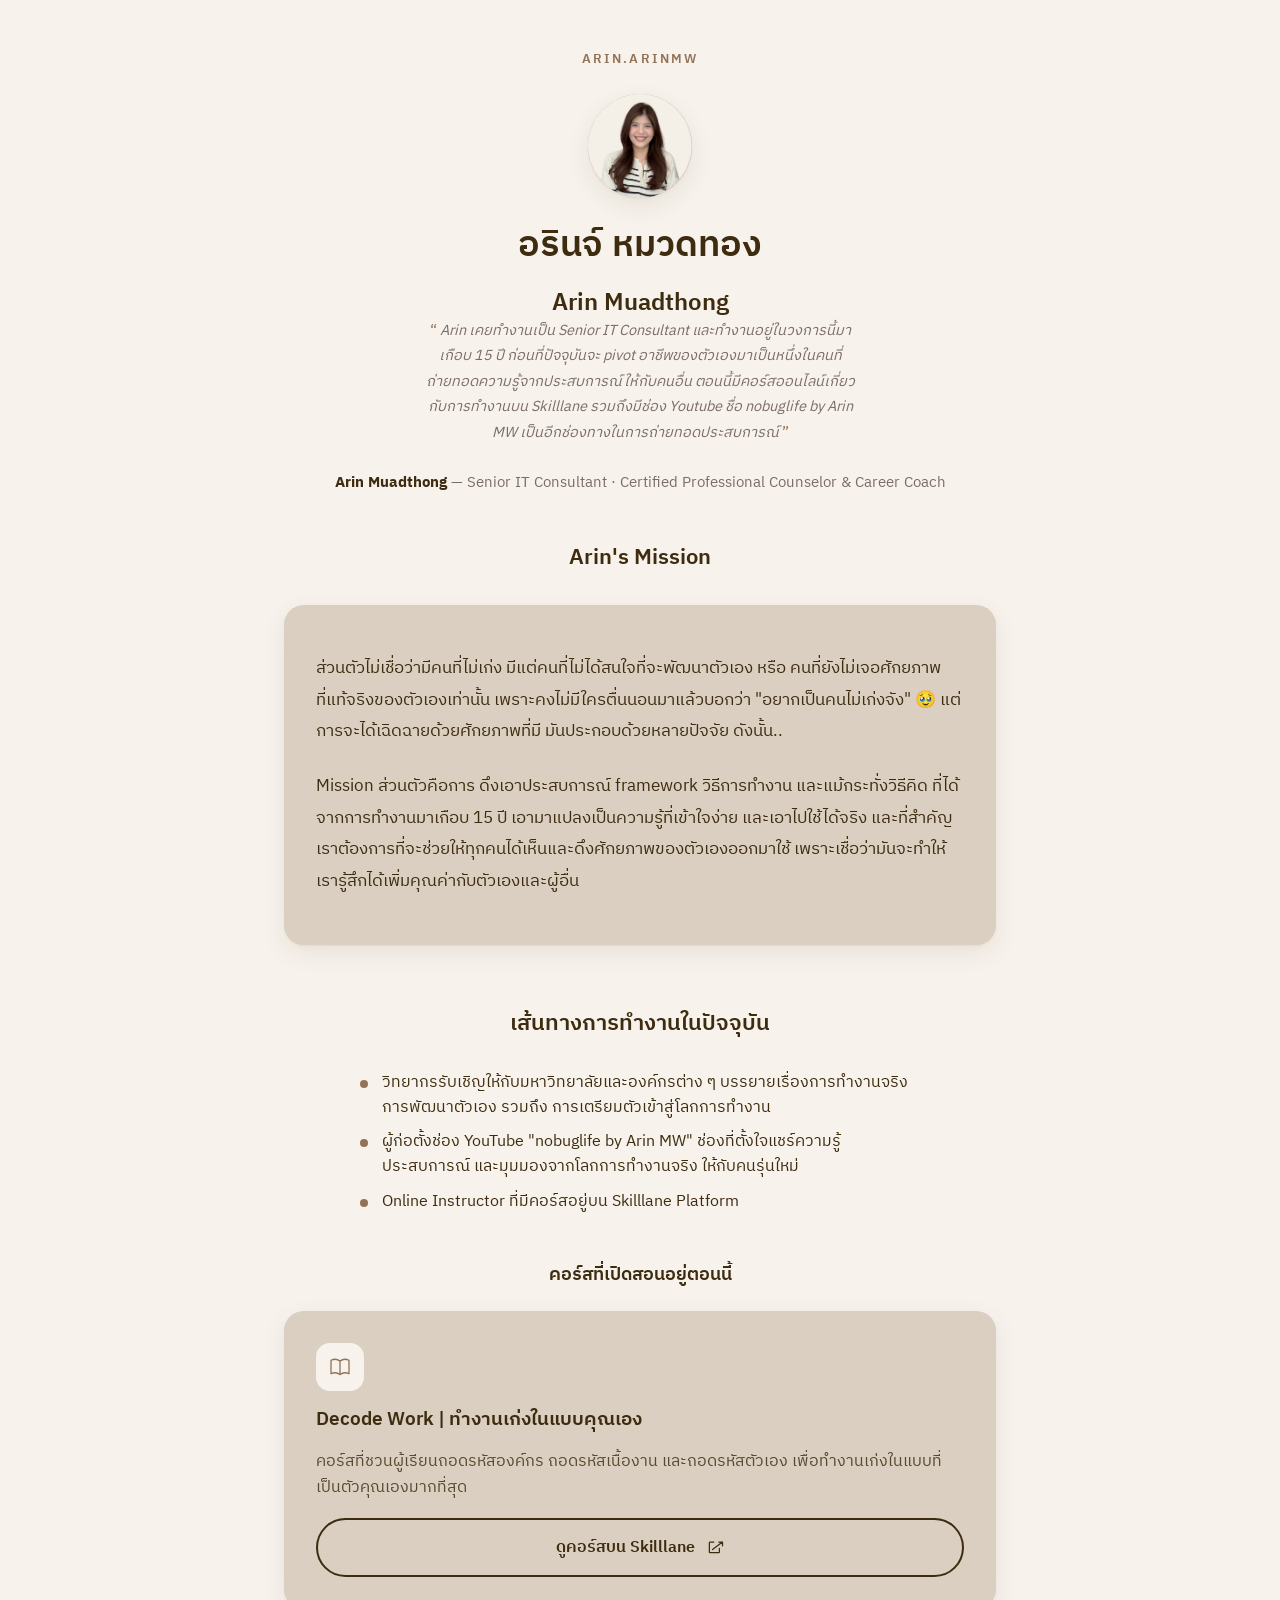
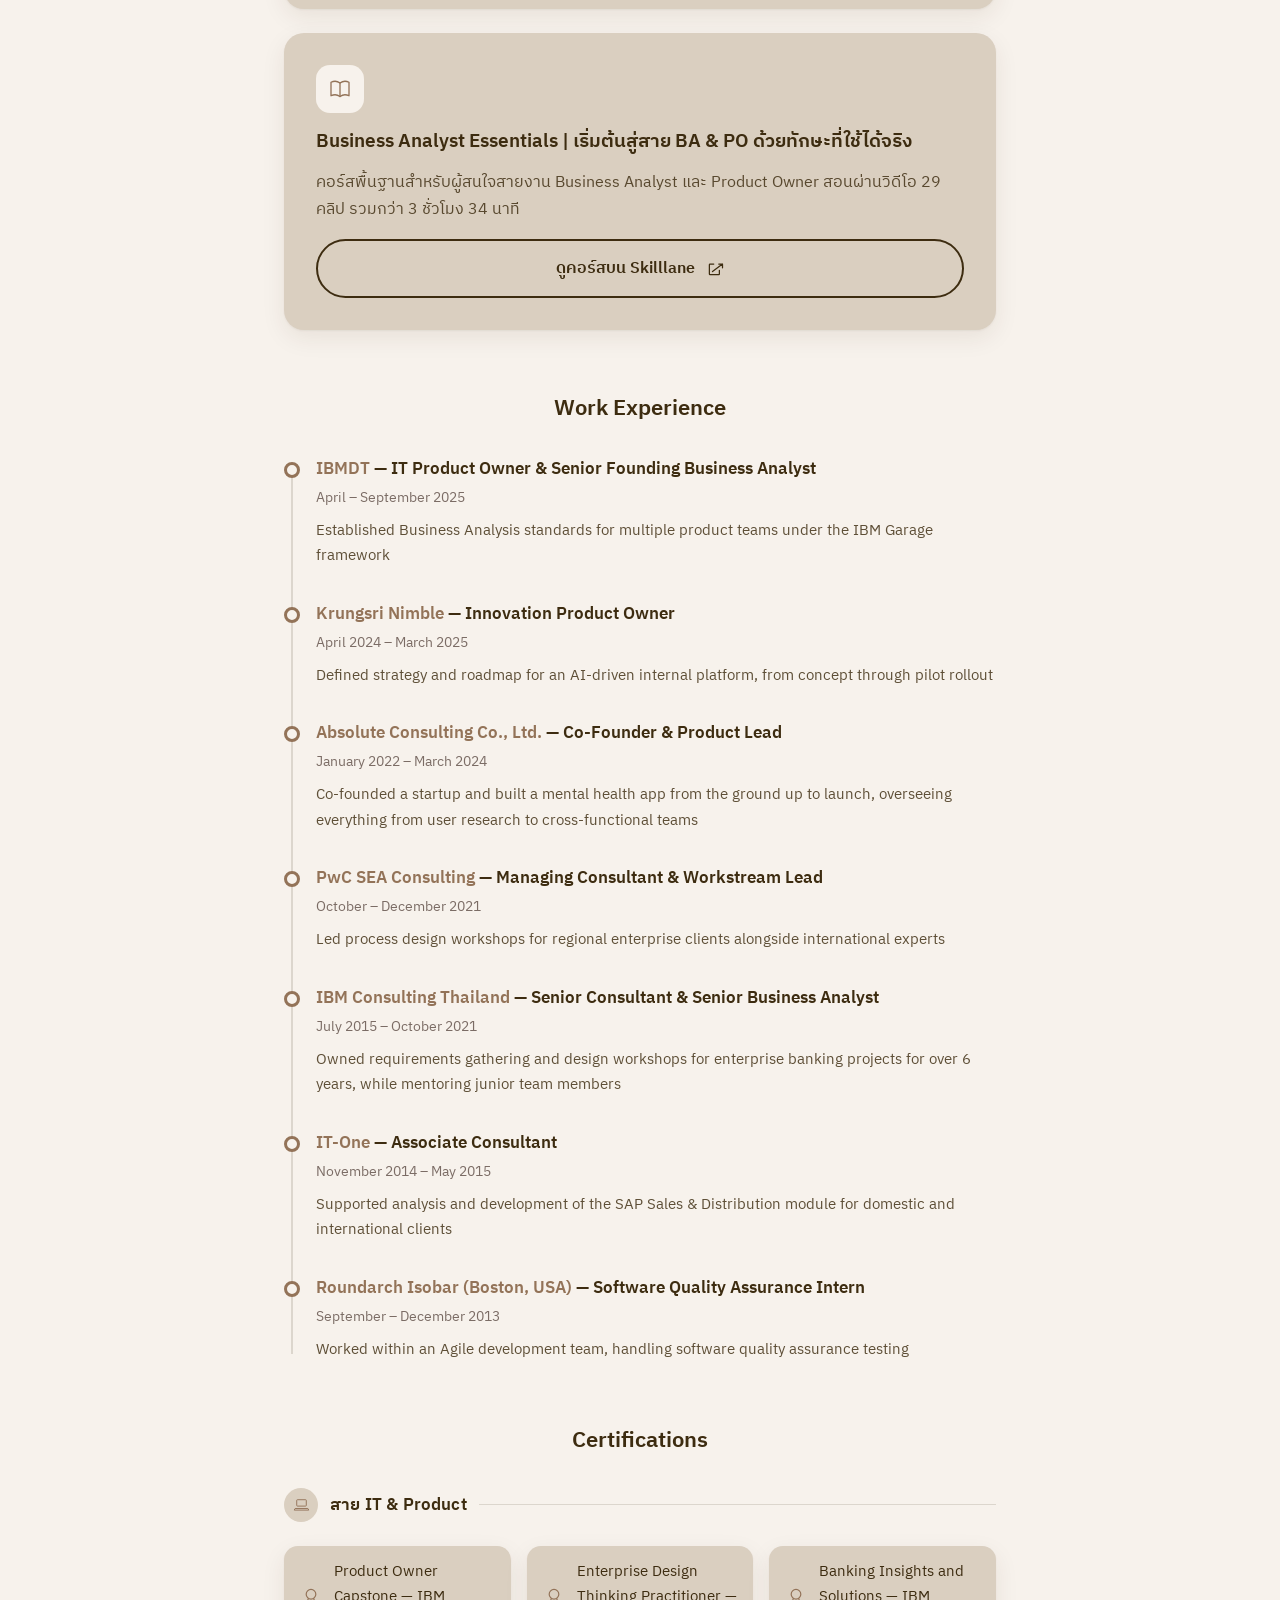
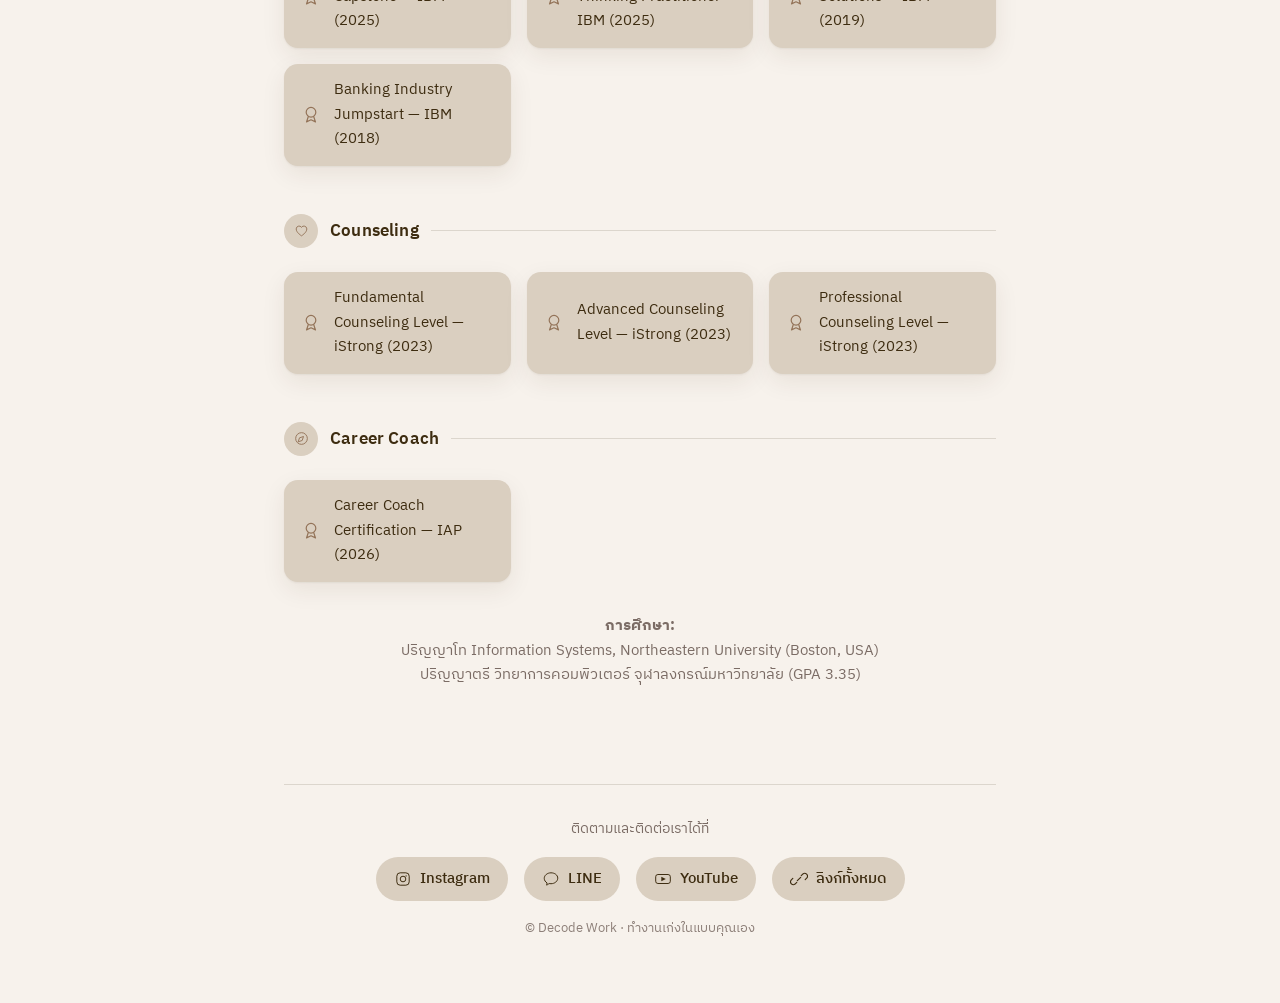
==== index.html @ 79ad9d6a "honor roll delete" ====
<!DOCTYPE html>
<html lang="th">
<head>
<meta charset="UTF-8" />
<meta name="viewport" content="width=device-width, initial-scale=1" />
<title>arinmw profile | Arin Muadthong</title>
<meta name="description" content="Profile of Arin Muadthong" />
<meta property="og:title" content="อรินจ์ หมวดทอง | Arin Muadthong" />
<meta property="og:description" content="Senior IT Consultant, Certified Professional Counselor & Career Coach" />
<meta property="og:image" content="Media/Decode Skilllane - Facebook.png" />
<link rel="preconnect" href="https://fonts.googleapis.com" />
<link rel="preconnect" href="https://fonts.gstatic.com" crossorigin />
<link href="https://fonts.googleapis.com/css2?family=IBM+Plex+Sans+Thai:wght@300;400;500;600;700&display=swap" rel="stylesheet" />
<link rel="stylesheet" href="site.css" />
<style>
  body { font-family: "IBM Plex Sans Thai", "Noto Sans Thai", sans-serif; }
  h1, h2, h3 { font-family: "IBM Plex Sans Thai", "Noto Sans Thai", sans-serif; }
</style>
</head>
<body>
<div class="page">

  <header class="hero">
    <p class="eyebrow">arin.arinmw</p>
    <img class="avatar" src="Media/Profile%20final%20with%20circle.jpg" alt="รูปโปรไฟล์ของอรินจ์ หมวดทอง" />
    <h1>อรินจ์ หมวดทอง</h1>
    <h2>Arin Muadthong</h2>
    <p class="welcome-text">
      Arin เคยทำงานเป็น Senior IT Consultant และทำงานอยู่ในวงการนี้มาเกือบ 15 ปี
      ก่อนที่ปัจจุบันจะ pivot อาชีพของตัวเองมาเป็นหนึ่งในคนที่ถ่ายทอดความรู้จากประสบการณ์ให้กับคนอื่น
      ตอนนี้มีคอร์สออนไลน์เกี่ยวกับการทำงานบน Skilllane
      รวมถึงมีช่อง Youtube ชื่อ nobuglife by Arin MW เป็นอีกช่องทางในการถ่ายทอดประสบการณ์
    </p>
    <p class="hero-signature"><strong>Arin Muadthong</strong> — Senior IT Consultant · Certified Professional Counselor &amp; Career Coach</p>
  </header>

  <main>

    <!-- Mission -->
    <section class="section-block" aria-labelledby="mission-heading">
      <h2 id="mission-heading" class="section-heading">Arin's Mission</h2>
      <div class="mission-card">
        <p>
          ส่วนตัวไม่เชื่อว่ามีคนที่ไม่เก่ง มีแต่คนที่ไม่ได้สนใจที่จะพัฒนาตัวเอง หรือ
          คนที่ยังไม่เจอศักยภาพที่แท้จริงของตัวเองเท่านั้น เพราะคงไม่มีใครตื่นนอนมาแล้วบอกว่า "อยากเป็นคนไม่เก่งจัง" 🥹
          แต่การจะได้เฉิดฉายด้วยศักยภาพที่มี มันประกอบด้วยหลายปัจจัย ดังนั้น..
        </p>
        <p>
          Mission ส่วนตัวคือการ ดึงเอาประสบการณ์ framework วิธีการทำงาน และแม้กระทั่งวิธีคิด
          ที่ได้จากการทำงานมาเกือบ 15 ปี เอามาแปลงเป็นความรู้ที่เข้าใจง่าย และเอาไปใช้ได้จริง
          และที่สำคัญ เราต้องการที่จะช่วยให้ทุกคนได้เห็นและดึงศักยภาพของตัวเองออกมาใช้
          เพราะเชื่อว่ามันจะทำให้เรารู้สึกได้เพิ่มคุณค่ากับตัวเองและผู้อื่น
        </p>
      </div>
    </section>

    <!-- Current career -->
    <section class="section-block" aria-labelledby="career-heading">
      <h2 id="career-heading" class="section-heading">เส้นทางการทำงานในปัจจุบัน</h2>
      <p class="section-intro">
        <!--ในงานปัจจุบัน สิ่งที่ทำเพื่อให้คนอื่นได้รับประโยชน์ มีดังนี้-->
      </p>
      <ul class="intro-list">
        <li>วิทยากรรับเชิญให้กับมหาวิทยาลัยและองค์กรต่าง ๆ บรรยายเรื่องการทำงานจริง การพัฒนาตัวเอง รวมถึง การเตรียมตัวเข้าสู่โลกการทำงาน</li>
        <li>ผู้ก่อตั้งช่อง YouTube "nobuglife by Arin MW" ช่องที่ตั้งใจแชร์ความรู้ ประสบการณ์ และมุมมองจากโลกการทำงานจริง ให้กับคนรุ่นใหม่</li>
        <li>Online Instructor ที่มีคอร์สอยู่บน Skilllane Platform</li>
      </ul>

      <h3 class="subsection-heading">คอร์สที่เปิดสอนอยู่ตอนนี้</h3>
      <ul class="cards">

        <li class="card">
          <div class="card-icon" aria-hidden="true">
            <svg viewBox="0 0 256 256" fill="none" xmlns="http://www.w3.org/2000/svg"><path d="M32 56c32-16 64-16 96 8 32-24 64-24 96-8v144c-32-16-64-16-96 8-32-24-64-24-96-8Z" stroke="currentColor" stroke-width="14" stroke-linejoin="round" stroke-linecap="round"/><path d="M128 64v144" stroke="currentColor" stroke-width="14" stroke-linecap="round"/></svg>
          </div>
          <h3>Decode Work | ทำงานเก่งในแบบคุณเอง</h3>
          <p>คอร์สที่ชวนผู้เรียนถอดรหัสองค์กร ถอดรหัสเนื้องาน และถอดรหัสตัวเอง เพื่อทำงานเก่งในแบบที่เป็นตัวคุณเองมากที่สุด</p>
          <a class="btn btn-outline" href="https://www.skilllane.com/instructors/arin_ygqk-y5jxbg" target="_blank" rel="noopener">
            ดูคอร์สบน Skilllane
            <svg viewBox="0 0 256 256" fill="none" aria-hidden="true"><path d="M176 64h48v48M96 160l128-96" stroke="currentColor" stroke-width="16" stroke-linecap="round" stroke-linejoin="round"/><path d="M184 144v48a8 8 0 0 1-8 8H64a8 8 0 0 1-8-8V72a8 8 0 0 1 8-8h48" stroke="currentColor" stroke-width="16" stroke-linecap="round" stroke-linejoin="round"/></svg>
          </a>
        </li>

        <li class="card">
          <div class="card-icon" aria-hidden="true">
            <svg viewBox="0 0 256 256" fill="none" xmlns="http://www.w3.org/2000/svg"><path d="M32 56c32-16 64-16 96 8 32-24 64-24 96-8v144c-32-16-64-16-96 8-32-24-64-24-96-8Z" stroke="currentColor" stroke-width="14" stroke-linejoin="round" stroke-linecap="round"/><path d="M128 64v144" stroke="currentColor" stroke-width="14" stroke-linecap="round"/></svg>
          </div>
          <h3>Business Analyst Essentials | เริ่มต้นสู่สาย BA &amp; PO ด้วยทักษะที่ใช้ได้จริง</h3>
          <p>คอร์สพื้นฐานสำหรับผู้สนใจสายงาน Business Analyst และ Product Owner สอนผ่านวิดีโอ 29 คลิป รวมกว่า 3 ชั่วโมง 34 นาที</p>
          <a class="btn btn-outline" href="https://www.skilllane.com/courses/BA-Essentials" target="_blank" rel="noopener">
            ดูคอร์สบน Skilllane
            <svg viewBox="0 0 256 256" fill="none" aria-hidden="true"><path d="M176 64h48v48M96 160l128-96" stroke="currentColor" stroke-width="16" stroke-linecap="round" stroke-linejoin="round"/><path d="M184 144v48a8 8 0 0 1-8 8H64a8 8 0 0 1-8-8V72a8 8 0 0 1 8-8h48" stroke="currentColor" stroke-width="16" stroke-linecap="round" stroke-linejoin="round"/></svg>
          </a>
        </li>

      </ul>
    </section>

    <!-- Previous experience -->
    <section class="section-block" aria-labelledby="experience-heading">
      <h2 id="experience-heading" class="section-heading">Work Experience</h2>
      <ol class="timeline">

        <li class="timeline-item">
          <span class="timeline-marker" aria-hidden="true"></span>
          <span class="timeline-role"><span class="timeline-company">IBMDT</span> — IT Product Owner &amp; Senior Founding Business Analyst</span>
          <p class="timeline-date">April – September 2025</p>
        <p class="timeline-desc">Established Business Analysis standards for multiple product teams under the IBM Garage framework</p>
        </li>

        <li class="timeline-item">
          <span class="timeline-marker" aria-hidden="true"></span>
          <span class="timeline-role"><span class="timeline-company">Krungsri Nimble</span> — Innovation Product Owner</span>
          <p class="timeline-date">April 2024 – March 2025</p>
          <p class="timeline-desc">Defined strategy and roadmap for an AI-driven internal platform, from concept through pilot rollout</p>
        </li>

        <li class="timeline-item">
          <span class="timeline-marker" aria-hidden="true"></span>
          <span class="timeline-role"><span class="timeline-company">Absolute Consulting Co., Ltd.</span> — Co-Founder &amp; Product Lead</span>
          <p class="timeline-date">January 2022 – March 2024</p>
          <p class="timeline-desc">Co-founded a startup and built a mental health app from the ground up to launch, overseeing everything from user research to cross-functional teams</p>
        </li>

        <li class="timeline-item">
          <span class="timeline-marker" aria-hidden="true"></span>
          <span class="timeline-role"><span class="timeline-company">PwC SEA Consulting</span> — Managing Consultant &amp; Workstream Lead</span>
          <p class="timeline-date">October – December 2021</p>
         <p class="timeline-desc">Led process design workshops for regional enterprise clients alongside international experts</p>
        </li>

        <li class="timeline-item">
          <span class="timeline-marker" aria-hidden="true"></span>
          <span class="timeline-role"><span class="timeline-company">IBM Consulting Thailand</span> — Senior Consultant &amp; Senior Business Analyst</span>
          <p class="timeline-date">July 2015 – October 2021</p>
          <p class="timeline-desc">Owned requirements gathering and design workshops for enterprise banking projects for over 6 years, while mentoring junior team members</p>
        </li>

        <li class="timeline-item">
          <span class="timeline-marker" aria-hidden="true"></span>
          <span class="timeline-role"><span class="timeline-company">IT-One</span> — Associate Consultant</span>
          <p class="timeline-date">November 2014 – May 2015</p>
          <p class="timeline-desc">Supported analysis and development of the SAP Sales &amp; Distribution module for domestic and international clients</p>
        </li>

        <li class="timeline-item">
          <span class="timeline-marker" aria-hidden="true"></span>
          <span class="timeline-role"><span class="timeline-company">Roundarch Isobar (Boston, USA)</span> — Software Quality Assurance Intern</span>
          <p class="timeline-date">September – December 2013</p>
          <p class="timeline-desc">Worked within an Agile development team, handling software quality assurance testing</p>
        </li>

      </ol>
    </section>

    <!-- Certifications -->
    <section class="section-block" aria-labelledby="certs-heading">
      <h2 id="certs-heading" class="section-heading">Certifications</h2>

      <h3 class="cert-group-heading cert-group-heading--first">
        <span class="cert-group-icon">
          <svg viewBox="0 0 256 256" fill="none" aria-hidden="true"><rect x="56" y="56" width="144" height="96" rx="10" stroke="currentColor" stroke-width="14"/><path d="M32 188h192l14 24H18Z" stroke="currentColor" stroke-width="14" stroke-linejoin="round"/></svg>
        </span>
        สาย IT &amp; Product
      </h3>
      <ul class="badge-grid">

        <li class="badge">
          <svg viewBox="0 0 256 256" fill="none" aria-hidden="true"><circle cx="128" cy="96" r="56" stroke="currentColor" stroke-width="14"/><path d="M96 148 76 208l52-24 52 24-20-60" stroke="currentColor" stroke-width="14" stroke-linejoin="round" stroke-linecap="round"/></svg>
          Product Owner Capstone — IBM (2025)
        </li>

        <li class="badge">
          <svg viewBox="0 0 256 256" fill="none" aria-hidden="true"><circle cx="128" cy="96" r="56" stroke="currentColor" stroke-width="14"/><path d="M96 148 76 208l52-24 52 24-20-60" stroke="currentColor" stroke-width="14" stroke-linejoin="round" stroke-linecap="round"/></svg>
          Enterprise Design Thinking Practitioner — IBM (2025)
        </li>

        <li class="badge">
          <svg viewBox="0 0 256 256" fill="none" aria-hidden="true"><circle cx="128" cy="96" r="56" stroke="currentColor" stroke-width="14"/><path d="M96 148 76 208l52-24 52 24-20-60" stroke="currentColor" stroke-width="14" stroke-linejoin="round" stroke-linecap="round"/></svg>
          Banking Insights and Solutions — IBM (2019)
        </li>

        <li class="badge">
          <svg viewBox="0 0 256 256" fill="none" aria-hidden="true"><circle cx="128" cy="96" r="56" stroke="currentColor" stroke-width="14"/><path d="M96 148 76 208l52-24 52 24-20-60" stroke="currentColor" stroke-width="14" stroke-linejoin="round" stroke-linecap="round"/></svg>
          Banking Industry Jumpstart — IBM (2018)
        </li>

      </ul>

      <h3 class="cert-group-heading">
        <span class="cert-group-icon">
          <svg viewBox="0 0 256 256" fill="none" aria-hidden="true"><path d="M128 208S48 160 48 104a44 44 0 0 1 80-24 44 44 0 0 1 80 24c0 56-80 104-80 104Z" stroke="currentColor" stroke-width="14" stroke-linejoin="round"/></svg>
        </span>
        Counseling
      </h3>
      <ul class="badge-grid">

        <li class="badge">
          <svg viewBox="0 0 256 256" fill="none" aria-hidden="true"><circle cx="128" cy="96" r="56" stroke="currentColor" stroke-width="14"/><path d="M96 148 76 208l52-24 52 24-20-60" stroke="currentColor" stroke-width="14" stroke-linejoin="round" stroke-linecap="round"/></svg>
          Fundamental Counseling Level — iStrong (2023)
        </li>

        <li class="badge">
          <svg viewBox="0 0 256 256" fill="none" aria-hidden="true"><circle cx="128" cy="96" r="56" stroke="currentColor" stroke-width="14"/><path d="M96 148 76 208l52-24 52 24-20-60" stroke="currentColor" stroke-width="14" stroke-linejoin="round" stroke-linecap="round"/></svg>
          Advanced Counseling Level — iStrong (2023)
        </li>

        <li class="badge">
          <svg viewBox="0 0 256 256" fill="none" aria-hidden="true"><circle cx="128" cy="96" r="56" stroke="currentColor" stroke-width="14"/><path d="M96 148 76 208l52-24 52 24-20-60" stroke="currentColor" stroke-width="14" stroke-linejoin="round" stroke-linecap="round"/></svg>
          Professional Counseling Level — iStrong (2023)
        </li>

      </ul>

      <h3 class="cert-group-heading">
        <span class="cert-group-icon">
          <svg viewBox="0 0 256 256" fill="none" aria-hidden="true"><circle cx="128" cy="128" r="88" stroke="currentColor" stroke-width="14"/><path d="M158 98l-20 60-60 20 20-60Z" stroke="currentColor" stroke-width="14" stroke-linejoin="round"/></svg>
        </span>
        Career Coach
      </h3>
      <ul class="badge-grid">

        <li class="badge">
          <svg viewBox="0 0 256 256" fill="none" aria-hidden="true"><circle cx="128" cy="96" r="56" stroke="currentColor" stroke-width="14"/><path d="M96 148 76 208l52-24 52 24-20-60" stroke="currentColor" stroke-width="14" stroke-linejoin="round" stroke-linecap="round"/></svg>
          Career Coach Certification — IAP (2026)
        </li>

      </ul>
      <p class="education-note">
        <b>การศึกษา:</b> 
        <br>ปริญญาโท Information Systems, Northeastern University (Boston, USA)
        <br>ปริญญาตรี วิทยาการคอมพิวเตอร์ จุฬาลงกรณ์มหาวิทยาลัย (GPA 3.35)
      </p>
    </section>

  </main>

  <footer class="site-footer">
    <p>ติดตามและติดต่อเราได้ที่</p>
    <div class="social-links">
      <a class="social-link" href="https://www.instagram.com/arin.arinmw" target="_blank" rel="noopener">
        <svg viewBox="0 0 256 256" fill="none" aria-hidden="true"><rect x="40" y="40" width="176" height="176" rx="48" stroke="currentColor" stroke-width="14"/><circle cx="128" cy="128" r="40" stroke="currentColor" stroke-width="14"/><circle cx="172" cy="84" r="9" fill="currentColor"/></svg>
        Instagram
      </a>
      <a class="social-link" href="https://line.me/R/ti/p/@876jysiy?ts=08031747&amp;oat_content=url" target="_blank" rel="noopener">
        <svg viewBox="0 0 256 256" fill="none" aria-hidden="true"><path d="M128 40c-52.9 0-96 35.5-96 79.3 0 26.9 16.3 50.6 41.1 65.2-1.8 6.4-6.6 23.3-7.6 27-1.2 4.5 1.7 4.5 3.5 3.3 1.4-.9 22.7-15.4 32-21.7 8.7 1.3 17.7 2 27 2 52.9 0 96-35.5 96-79.3S180.9 40 128 40Z" stroke="currentColor" stroke-width="14" stroke-linejoin="round"/></svg>
        LINE
      </a>
      <a class="social-link" href="https://www.youtube.com/@arinmw" target="_blank" rel="noopener">
        <svg viewBox="0 0 256 256" fill="none" aria-hidden="true"><rect x="24" y="64" width="208" height="128" rx="32" stroke="currentColor" stroke-width="14"/><path d="M104 96l64 32-64 32Z" fill="currentColor"/></svg>
        YouTube
      </a>
      <a class="social-link" href="https://lnk.bio/arin.arinmw" target="_blank" rel="noopener">
        <svg viewBox="0 0 256 256" fill="none" aria-hidden="true"><path d="M104 152l48-48M96 176l-24 24a40 40 0 0 1-56-56l24-24M160 80l24-24a40 40 0 0 1 56 56l-24 24" stroke="currentColor" stroke-width="16" stroke-linecap="round" stroke-linejoin="round"/></svg>
        ลิงก์ทั้งหมด
      </a>
    </div>
    <p class="copyright">© Decode Work · ทำงานเก่งในแบบคุณเอง</p>
  </footer>

</div>
</body>
</html>
---- site.css ----
/* Decode Work — shared styles for standalone download pages */

:root {
  --bg: #f7f2ec;
  --surface: #dacfc0;
  --text: #3d2c10;
  --text-muted: #7b6c65;
  --accent: #937358;
  --accent-soft: #8c7e70;
  --btn-primary-bg: #3d2c10;
  --btn-primary-bg-hover: #2b1f0b;
  --btn-primary-text: #f7f2ec;
  --hairline: rgba(61, 44, 16, 0.14);
  --shadow-card: 0 1px 2px rgba(61, 44, 16, 0.06), 0 8px 24px rgba(61, 44, 16, 0.08);
  --radius-lg: 20px;
  --radius-md: 14px;
  --radius-full: 999px;
  --space-1: 8px;
  --space-2: 16px;
  --space-3: 24px;
  --space-4: 32px;
  --space-5: 48px;
  --space-6: 64px;
  --space-7: 96px;
  --font-display: "IBM Plex Sans Thai", "Noto Sans Thai", serif;
  --font-body: "Noto Sans Thai", "IBM Plex Sans Thai", sans-serif;
}

*,
*::before,
*::after {
  box-sizing: border-box;
}

html {
  -webkit-text-size-adjust: 100%;
}

body {
  margin: 0;
  background: var(--bg);
  color: var(--text);
  font-family: var(--font-body);
  font-size: 16px;
  line-height: 1.7;
  -webkit-font-smoothing: antialiased;
}

img {
  max-width: 100%;
  display: block;
}

h1,
h2,
h3 {
  font-family: var(--font-display);
  color: var(--text);
  font-weight: 600;
  line-height: 1.35;
  margin: 0;
  text-wrap: balance;
}

p {
  margin: 0;
}

a {
  color: inherit;
}

a:focus-visible,
button:focus-visible {
  outline: 3px solid var(--text);
  outline-offset: 3px;
  border-radius: 6px;
}

@media (prefers-reduced-motion: reduce) {
  * {
    animation-duration: 0.001ms !important;
    animation-iteration-count: 1 !important;
    transition-duration: 0.001ms !important;
    scroll-behavior: auto !important;
  }
}

.page {
  max-width: 760px;
  margin: 0 auto;
  padding: var(--space-5) var(--space-3) var(--space-6);
}

.page-narrow {
  max-width: 560px;
}

/* Hero / welcome section */

.hero {
  text-align: center;
  padding-bottom: var(--space-5);
}

.eyebrow {
  font-family: var(--font-body);
  font-size: 13px;
  font-weight: 600;
  letter-spacing: 0.16em;
  color: var(--accent);
  text-transform: uppercase;
  margin-bottom: var(--space-3);
}

.avatar {
  width: 104px;
  height: 104px;
  border-radius: 50%;
  object-fit: cover;
  margin: 0 auto var(--space-3);
  box-shadow: var(--shadow-card);
}

.hero h1 {
  font-size: clamp(28px, 4vw, 36px);
  margin-bottom: var(--space-2);
}

.welcome-text {
  color: var(--text-muted);
  font-size: 14.5px;
  font-style: italic;
  line-height: 1.75;
  max-width: 48ch;
  margin: 0 auto;
}

.welcome-text::before {
  content: "\201C";
  font-style: normal;
  color: var(--accent);
}

.welcome-text::after {
  content: "\201D";
  font-style: normal;
  color: var(--accent);
}

.hero-signature {
  margin-top: var(--space-3);
  font-size: 15px;
  color: var(--text-muted);
}

.hero-signature strong {
  color: var(--text);
}

/* Resource list */

.section-heading {
  font-size: 22px;
  text-align: center;
  margin-bottom: var(--space-4);
}

.cards {
  list-style: none;
  margin: 0;
  padding: 0;
  display: grid;
  gap: var(--space-3);
}

.card {
  background: var(--surface);
  border-radius: var(--radius-lg);
  padding: var(--space-4);
  box-shadow: var(--shadow-card);
  display: flex;
  flex-direction: column;
  gap: var(--space-2);
}

.card-icon {
  width: 48px;
  height: 48px;
  border-radius: var(--radius-md);
  background: var(--bg);
  display: flex;
  align-items: center;
  justify-content: center;
  color: var(--accent);
  flex-shrink: 0;
}

.card-icon svg {
  width: 24px;
  height: 24px;
}

.card h3 {
  font-size: 19px;
}

.card p {
  color: var(--text);
  opacity: 0.82;
  font-size: 15.5px;
}

/* Buttons */

.btn {
  display: inline-flex;
  align-items: center;
  justify-content: center;
  gap: 10px;
  border: none;
  border-radius: var(--radius-full);
  font-family: var(--font-body);
  font-size: 16px;
  font-weight: 600;
  padding: 14px 28px;
  min-height: 48px;
  cursor: pointer;
  text-decoration: none;
  transition: background-color 200ms ease, transform 150ms ease;
}

.btn svg {
  width: 20px;
  height: 20px;
  flex-shrink: 0;
}

.btn-primary {
  background: var(--btn-primary-bg);
  color: var(--btn-primary-text);
  align-self: flex-start;
}

.btn-primary:hover {
  background: var(--btn-primary-bg-hover);
}

.btn-primary:active {
  transform: scale(0.98);
}

.btn-large {
  width: 100%;
  font-size: 17px;
  padding: 16px 28px;
}

/* Download confirmation card */

.download-card {
  background: var(--surface);
  border-radius: var(--radius-lg);
  padding: var(--space-5) var(--space-4);
  box-shadow: var(--shadow-card);
  text-align: center;
  display: flex;
  flex-direction: column;
  align-items: center;
  gap: var(--space-2);
}

.download-card .card-icon {
  width: 64px;
  height: 64px;
  margin-bottom: var(--space-1);
}

.download-card .card-icon svg {
  width: 32px;
  height: 32px;
}

.download-card h1 {
  font-size: 24px;
}

.download-card p {
  color: var(--text);
  opacity: 0.82;
  font-size: 15.5px;
  max-width: 40ch;
}

.download-card .btn {
  margin-top: var(--space-2);
}

.back-link {
  display: inline-flex;
  align-items: center;
  gap: 6px;
  color: var(--text-muted);
  text-decoration: none;
  font-size: 14.5px;
  margin-bottom: var(--space-4);
}

.back-link:hover {
  color: var(--text);
  text-decoration: underline;
}

/* Footer */

.site-footer {
  margin-top: var(--space-7);
  padding-top: var(--space-4);
  border-top: 1px solid var(--hairline);
  text-align: center;
  color: var(--text-muted);
  font-size: 14px;
}

.social-links {
  display: flex;
  flex-wrap: wrap;
  justify-content: center;
  gap: var(--space-1) var(--space-2);
  margin: var(--space-2) 0;
}

.social-link {
  display: inline-flex;
  align-items: center;
  gap: 8px;
  padding: 10px 18px;
  min-height: 44px;
  border-radius: var(--radius-full);
  background: var(--surface);
  color: var(--text);
  text-decoration: none;
  font-size: 14.5px;
  font-weight: 500;
  transition: background-color 200ms ease;
}

.social-link:hover {
  background: var(--accent-soft);
  color: var(--bg);
}

.social-link svg {
  width: 18px;
  height: 18px;
}

.copyright {
  margin-top: var(--space-2);
  font-size: 13px;
  opacity: 0.85;
}

/* Course hero banner */

.course-banner {
  border-radius: var(--radius-lg);
  overflow: hidden;
  box-shadow: var(--shadow-card);
  margin-bottom: var(--space-4);
}

/* Portfolio page — section blocks */

.section-block {
  margin-bottom: var(--space-6);
}

.section-intro {
  color: var(--text);
  opacity: 0.85;
  font-size: 15.5px;
  text-align: center;
  max-width: 56ch;
  margin: 0 auto var(--space-3);
}

.subsection-heading {
  font-size: 18px;
  margin: var(--space-5) 0 var(--space-3);
  text-align: center;
}

/* Mission card */

.mission-card {
  background: var(--surface);
  border-radius: var(--radius-lg);
  padding: var(--space-5) var(--space-4);
  box-shadow: var(--shadow-card);
}

.mission-card p {
  font-size: 17px;
  line-height: 1.85;
}

.mission-card p + p {
  margin-top: var(--space-3);
}

/* Career highlight list */

.intro-list {
  list-style: none;
  margin: var(--space-3) auto 0;
  padding: 0;
  max-width: 56ch;
  display: grid;
  gap: 10px;
}

.intro-list li {
  position: relative;
  padding-left: 22px;
  color: var(--text);
  font-size: 15.5px;
  line-height: 1.6;
}

.intro-list li::before {
  content: "";
  position: absolute;
  left: 0;
  top: 9px;
  width: 8px;
  height: 8px;
  border-radius: 50%;
  background: var(--accent);
}

/* Timeline */

.timeline {
  list-style: none;
  margin: 0;
  padding: 0;
  position: relative;
}

.timeline::before {
  content: "";
  position: absolute;
  left: 7px;
  top: 8px;
  bottom: 8px;
  width: 2px;
  background: var(--hairline);
}

.timeline-item {
  position: relative;
  padding-left: 32px;
  padding-bottom: var(--space-4);
}

.timeline-item:last-child {
  padding-bottom: 0;
}

.timeline-marker {
  position: absolute;
  left: 0;
  top: 6px;
  width: 16px;
  height: 16px;
  border-radius: 50%;
  background: var(--bg);
  border: 3px solid var(--accent);
}

.timeline-role {
  font-weight: 600;
  font-size: 16.5px;
  color: var(--text);
  display: block;
}

.timeline-company {
  color: var(--accent);
  font-weight: 600;
}

.timeline-date {
  font-size: 13.5px;
  color: var(--text-muted);
  margin: 3px 0 8px;
}

.timeline-desc {
  font-size: 15px;
  color: var(--text);
  opacity: 0.82;
}

/* Certification group headings */

.cert-group-heading {
  display: flex;
  align-items: center;
  gap: 12px;
  margin: var(--space-5) 0 var(--space-3);
  font-size: 17px;
  letter-spacing: 0.01em;
}

.cert-group-heading--first {
  margin-top: 0;
}

.cert-group-heading::after {
  content: "";
  flex: 1 1 auto;
  height: 1px;
  background: var(--hairline);
}

.cert-group-icon {
  width: 34px;
  height: 34px;
  border-radius: 50%;
  background: var(--surface);
  color: var(--accent);
  display: flex;
  align-items: center;
  justify-content: center;
  flex-shrink: 0;
}

.cert-group-icon svg {
  width: 17px;
  height: 17px;
}

/* Certification badges */

.badge-grid {
  list-style: none;
  margin: 0;
  padding: 0;
  display: grid;
  grid-template-columns: repeat(auto-fill, minmax(220px, 1fr));
  gap: var(--space-2);
  justify-content: start;
}

.badge {
  display: flex;
  align-items: center;
  gap: 12px;
  background: var(--surface);
  border-radius: var(--radius-md);
  padding: 14px 16px;
  min-height: 102px;
  font-size: 14.5px;
  color: var(--text);
  box-shadow: var(--shadow-card);
}

.badge svg {
  color: var(--accent);
  flex-shrink: 0;
  width: 22px;
  height: 22px;
}

.education-note {
  margin-top: var(--space-4);
  font-size: 14.5px;
  color: var(--text-muted);
  text-align: center;
  max-width: 56ch;
  margin-left: auto;
  margin-right: auto;
}

/* Outline button variant */

.btn-outline {
  background: transparent;
  border: 2px solid var(--btn-primary-bg);
  color: var(--btn-primary-bg);
}

.btn-outline:hover {
  background: var(--btn-primary-bg);
  color: var(--btn-primary-text);
}

@media (max-width: 480px) {
  .page {
    padding: var(--space-4) var(--space-2) var(--space-5);
  }

  .card,
  .download-card {
    padding: var(--space-3);
  }
}
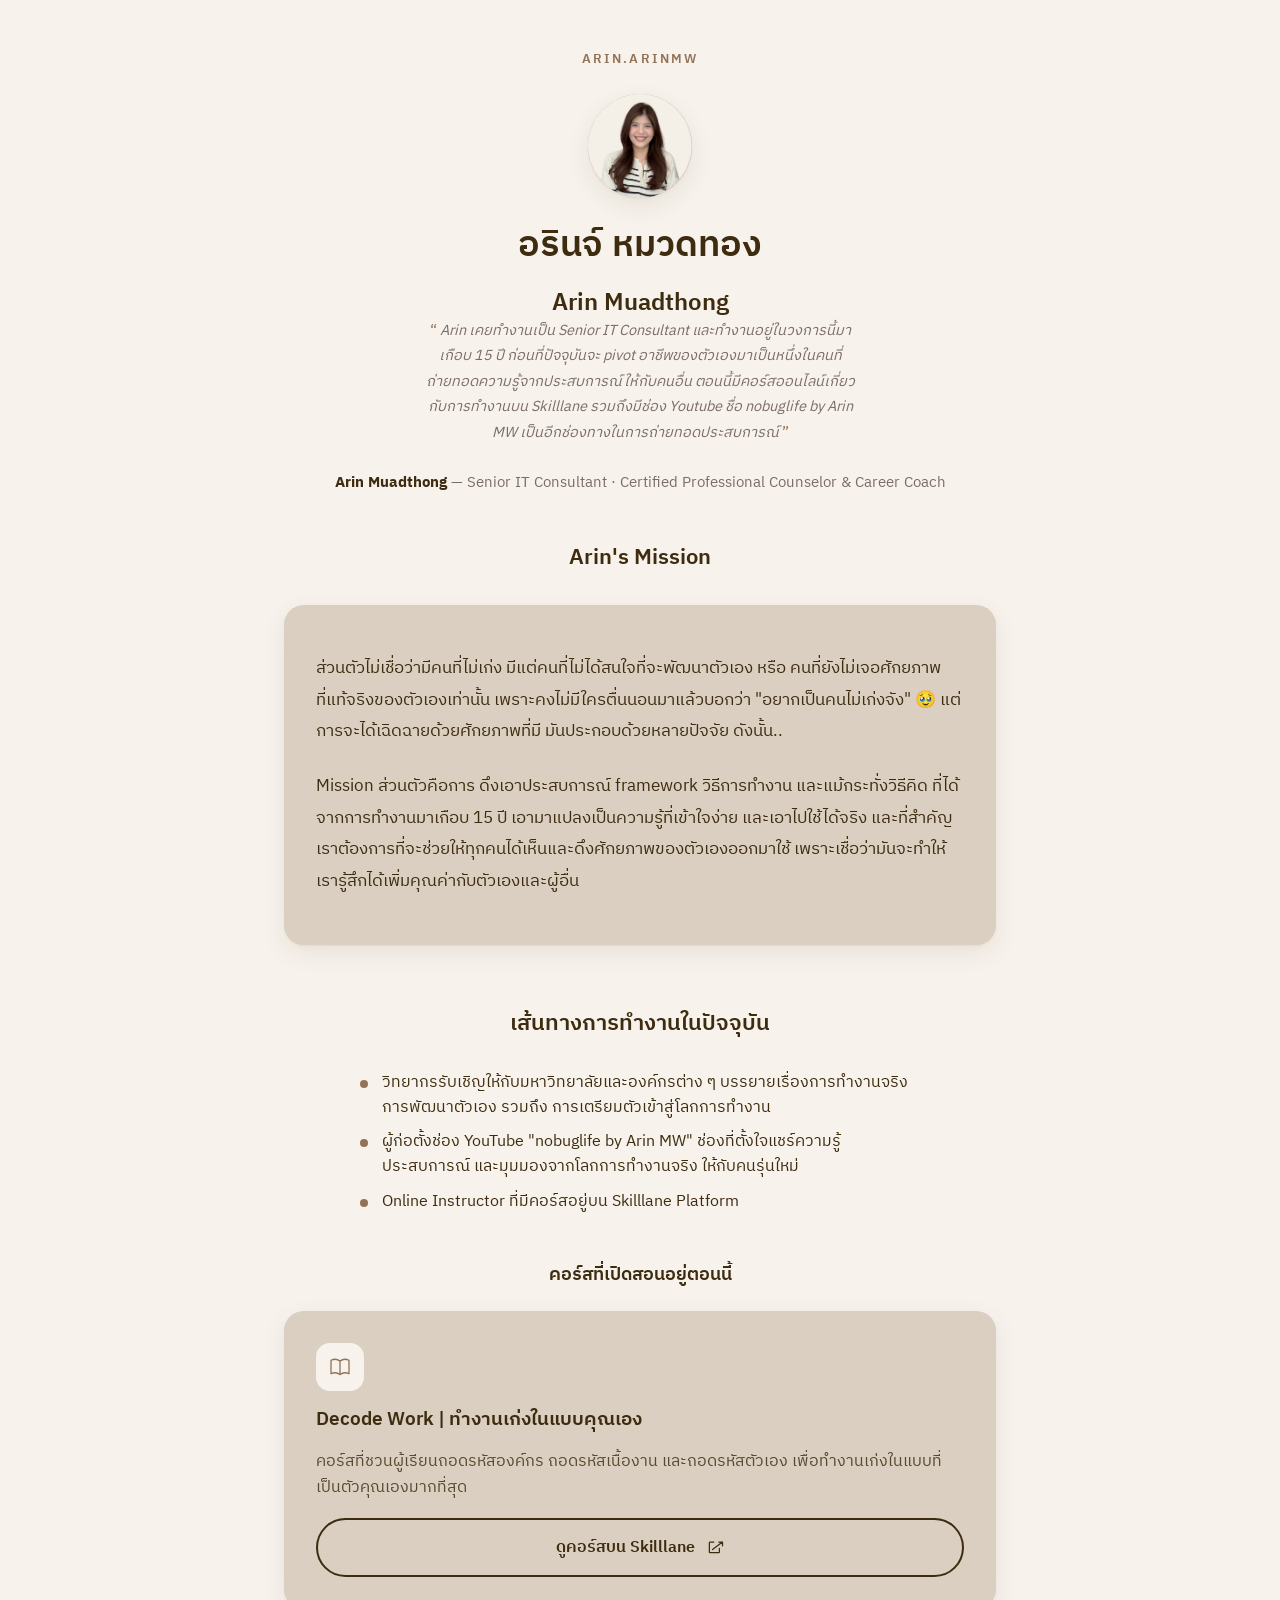
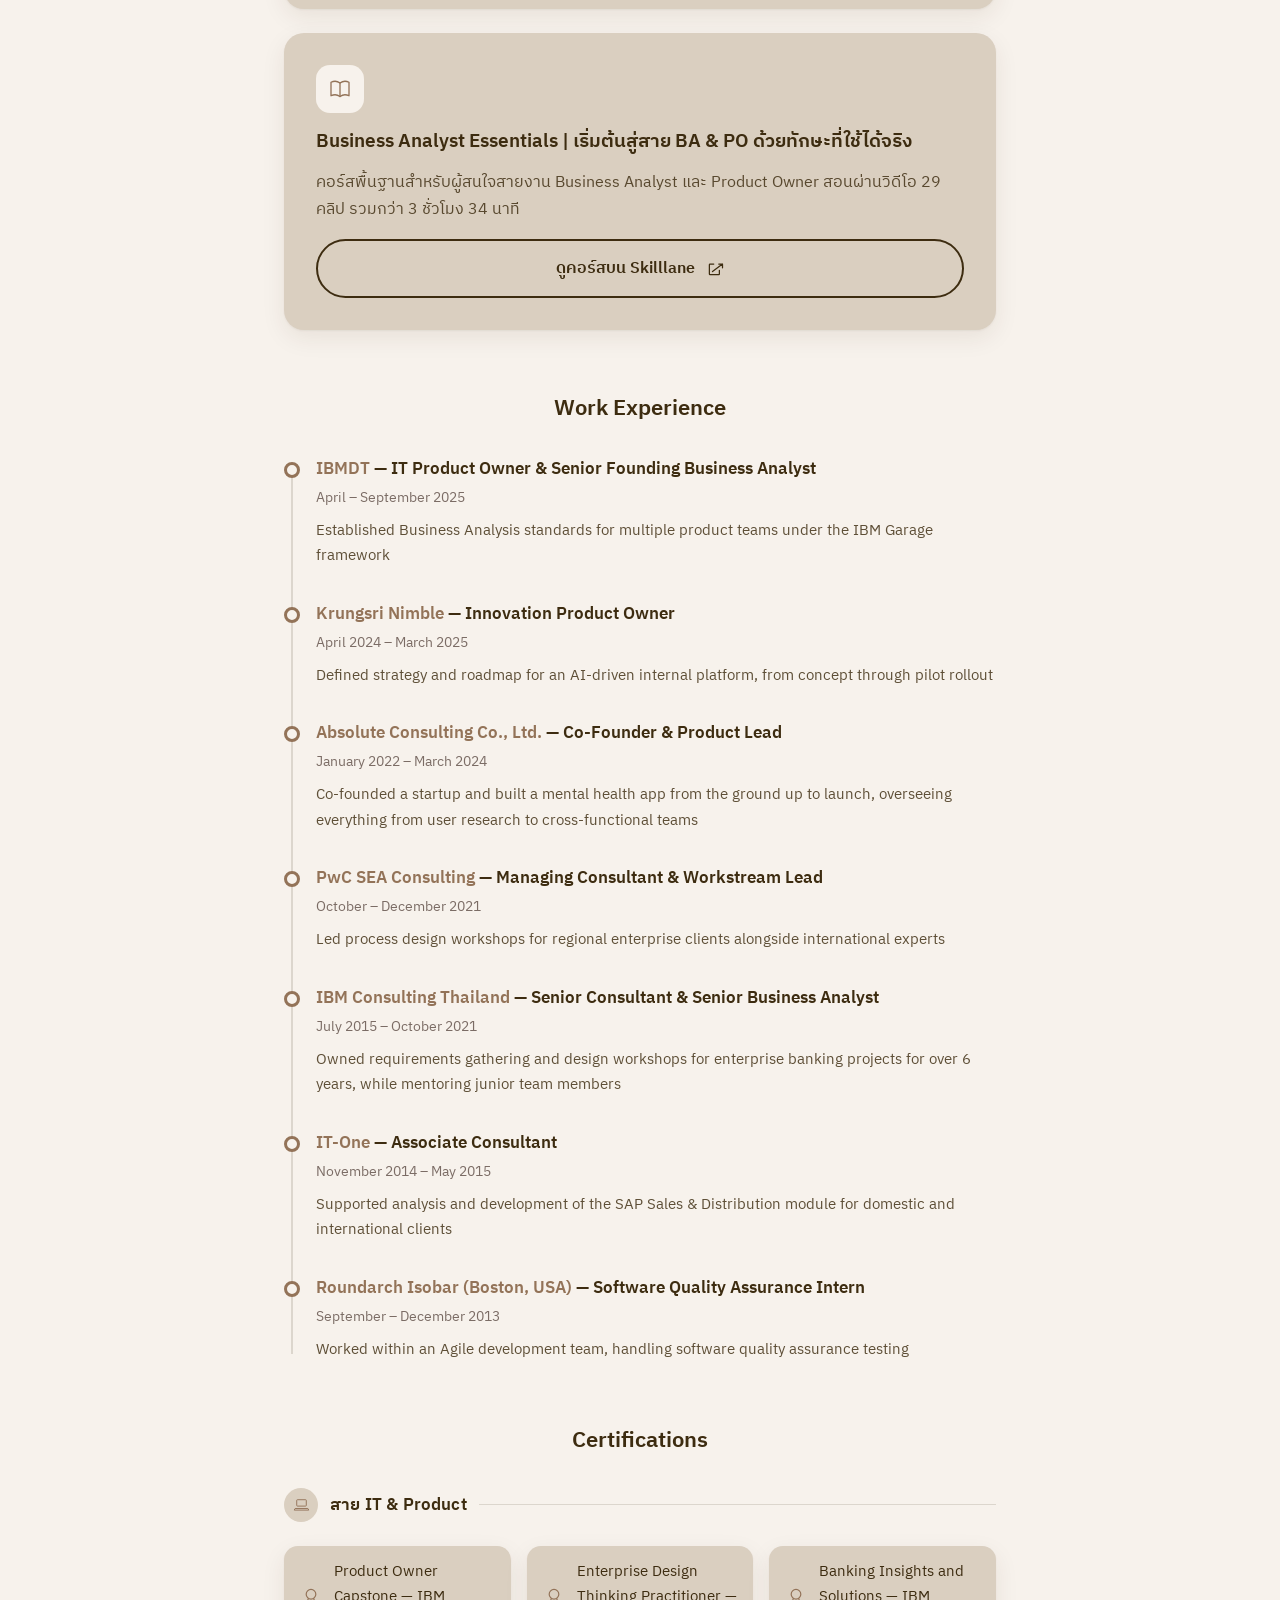
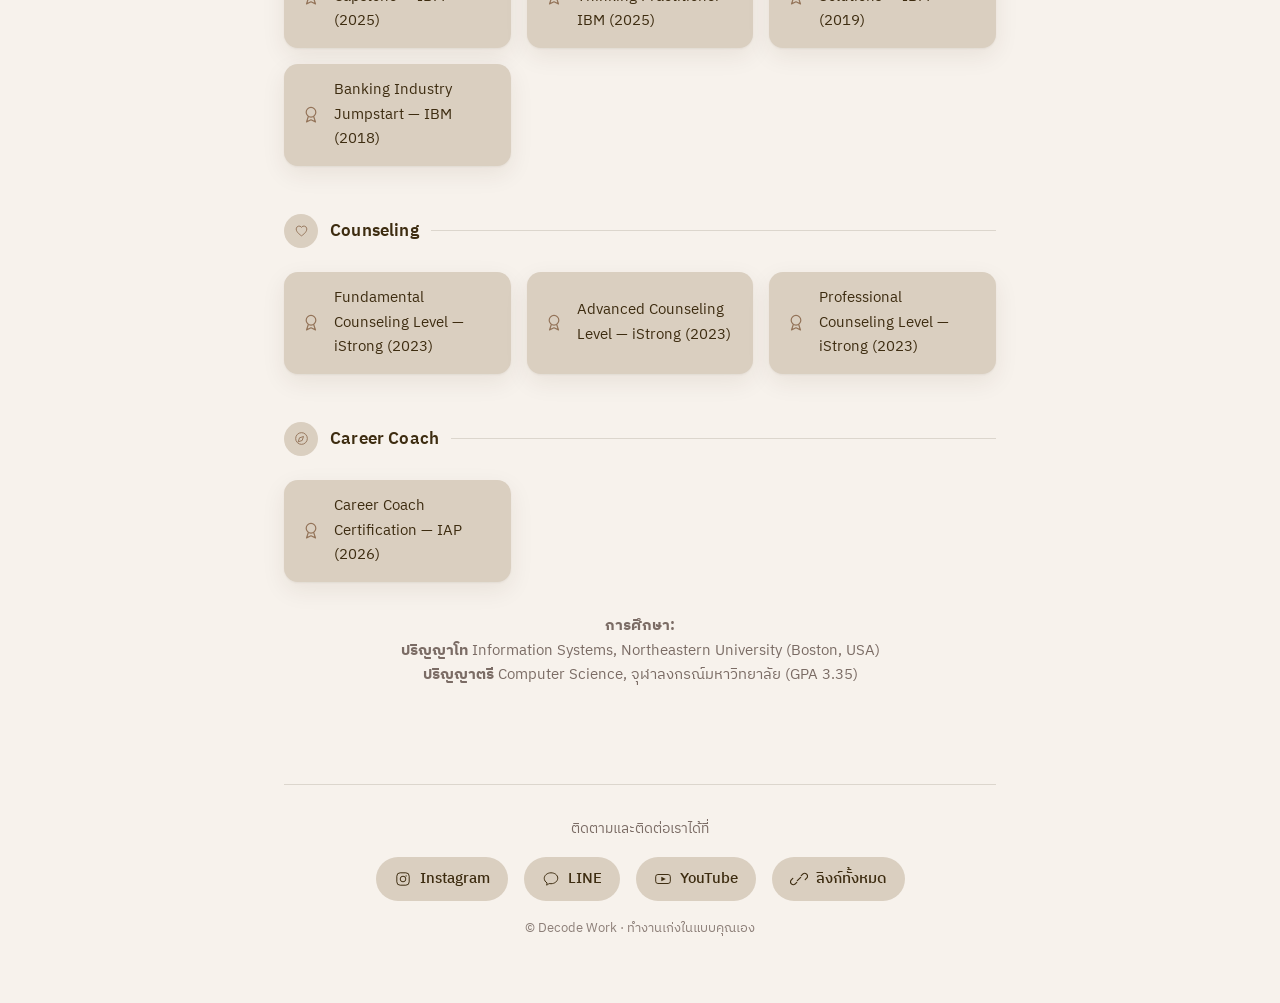
==== commit 929e5032: "education details changes" ====
--- a/index.html
+++ b/index.html
@@ -228,8 +228,8 @@
       </ul>
       <p class="education-note">
         <b>การศึกษา:</b> 
-        <br>ปริญญาโท Information Systems, Northeastern University (Boston, USA)
-        <br>ปริญญาตรี วิทยาการคอมพิวเตอร์ จุฬาลงกรณ์มหาวิทยาลัย (GPA 3.35)
+        <br><b>ปริญญาโท</b> Information Systems, Northeastern University (Boston, USA)
+        <br><b>ปริญญาตรี</b> Computer Science, จุฬาลงกรณ์มหาวิทยาลัย (GPA 3.35)
       </p>
     </section>
 
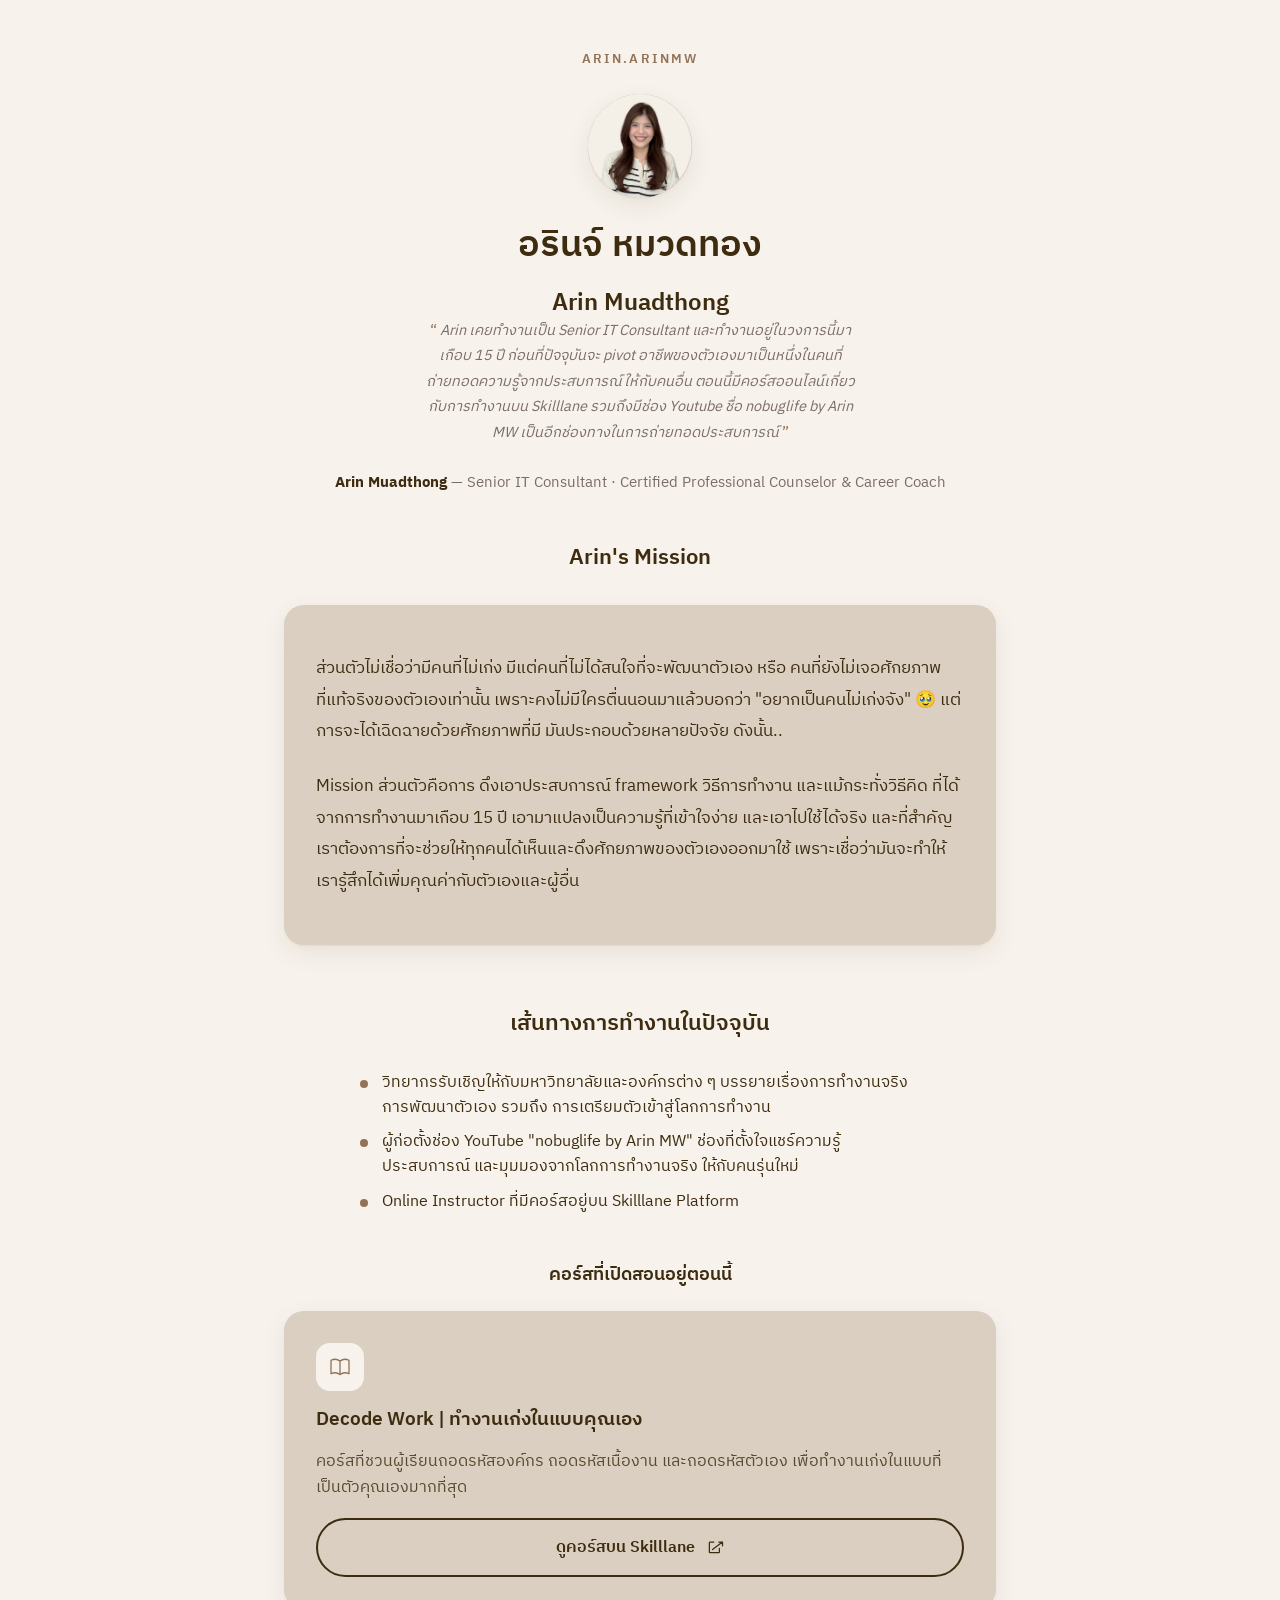
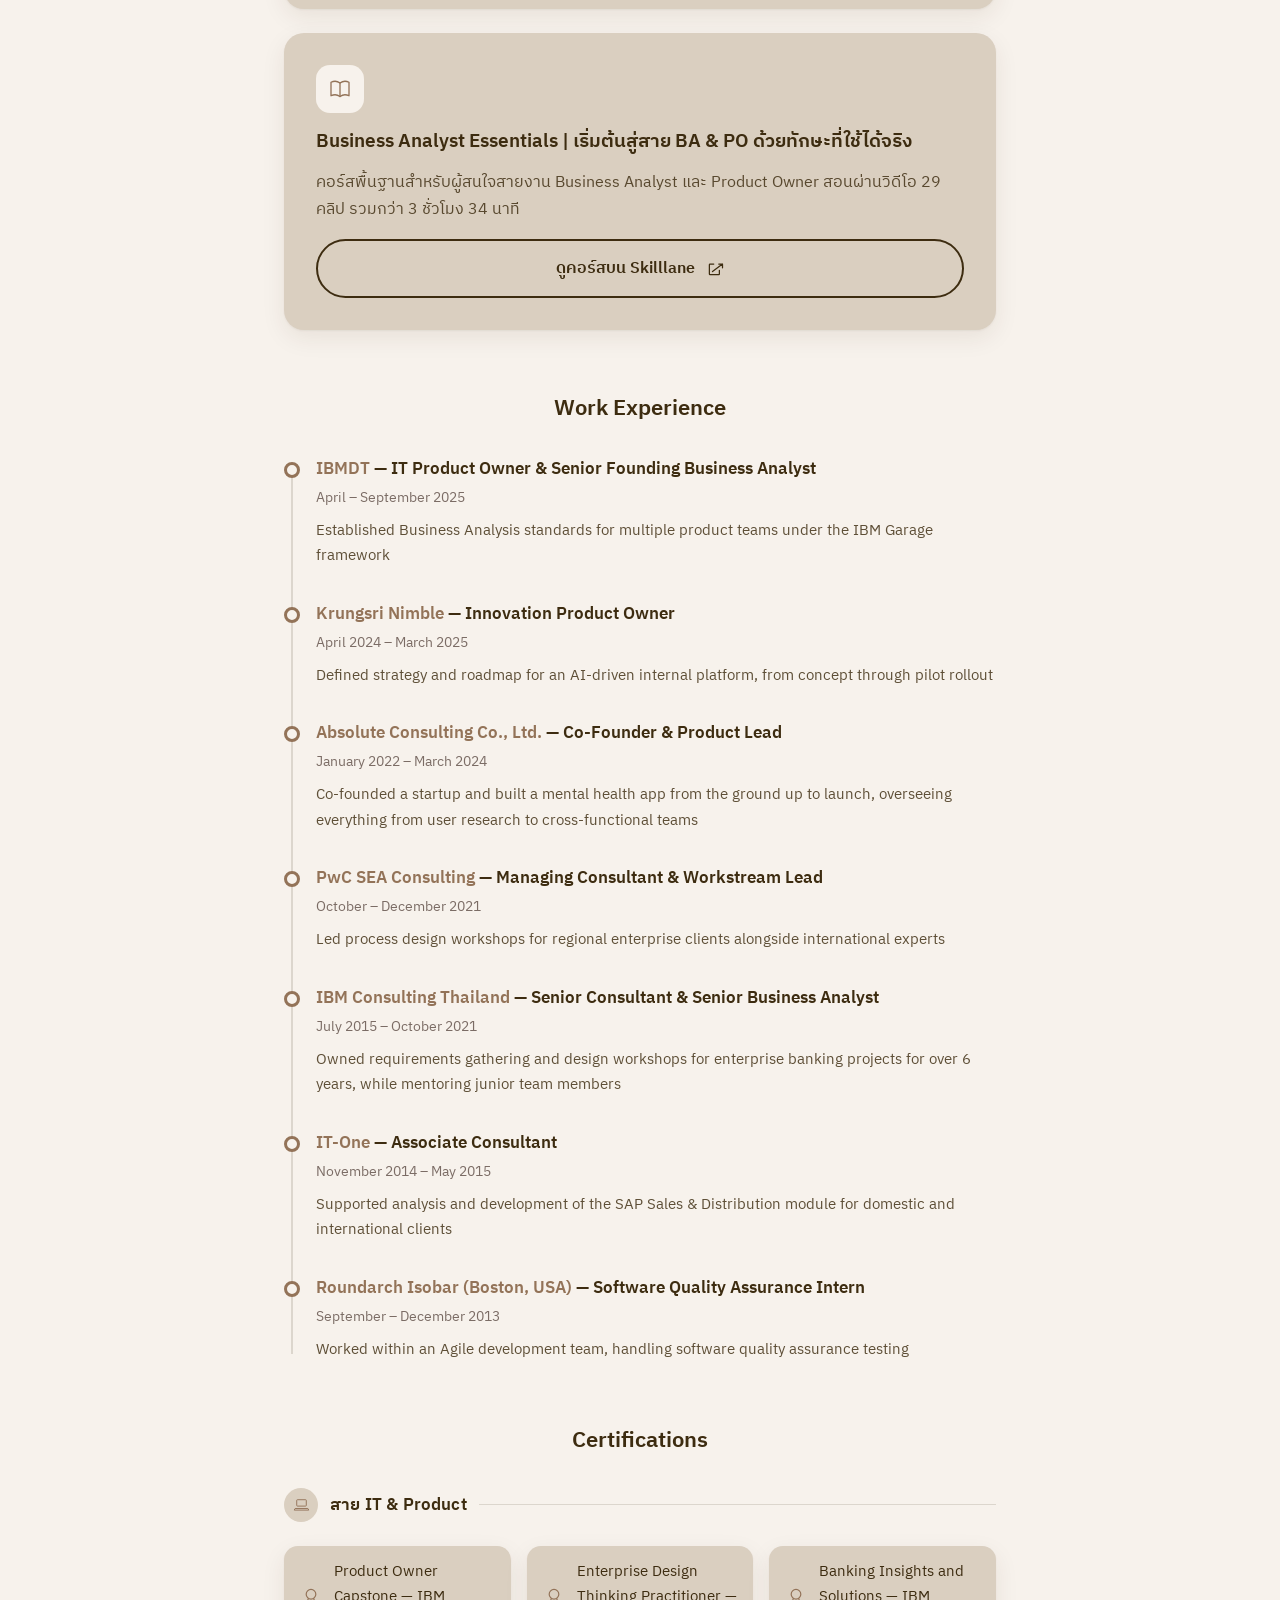
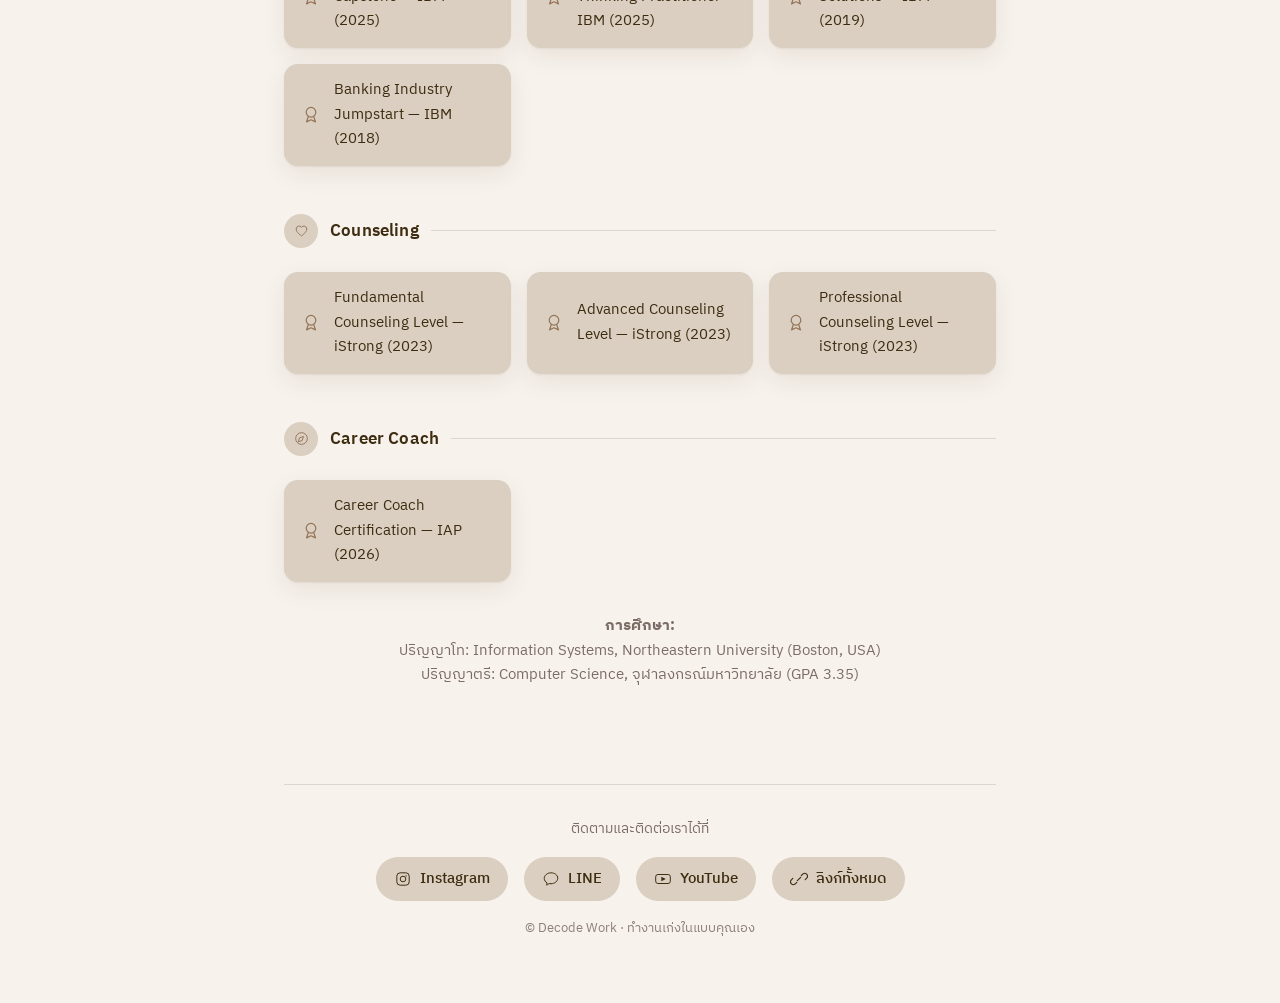
==== commit 95d1595d: "unbold edu" ====
--- a/index.html
+++ b/index.html
@@ -228,8 +228,8 @@
       </ul>
       <p class="education-note">
         <b>การศึกษา:</b> 
-        <br><b>ปริญญาโท</b> Information Systems, Northeastern University (Boston, USA)
-        <br><b>ปริญญาตรี</b> Computer Science, จุฬาลงกรณ์มหาวิทยาลัย (GPA 3.35)
+        <br> ปริญญาโท: Information Systems, Northeastern University (Boston, USA)
+        <br> ปริญญาตรี: Computer Science, จุฬาลงกรณ์มหาวิทยาลัย (GPA 3.35)
       </p>
     </section>
 
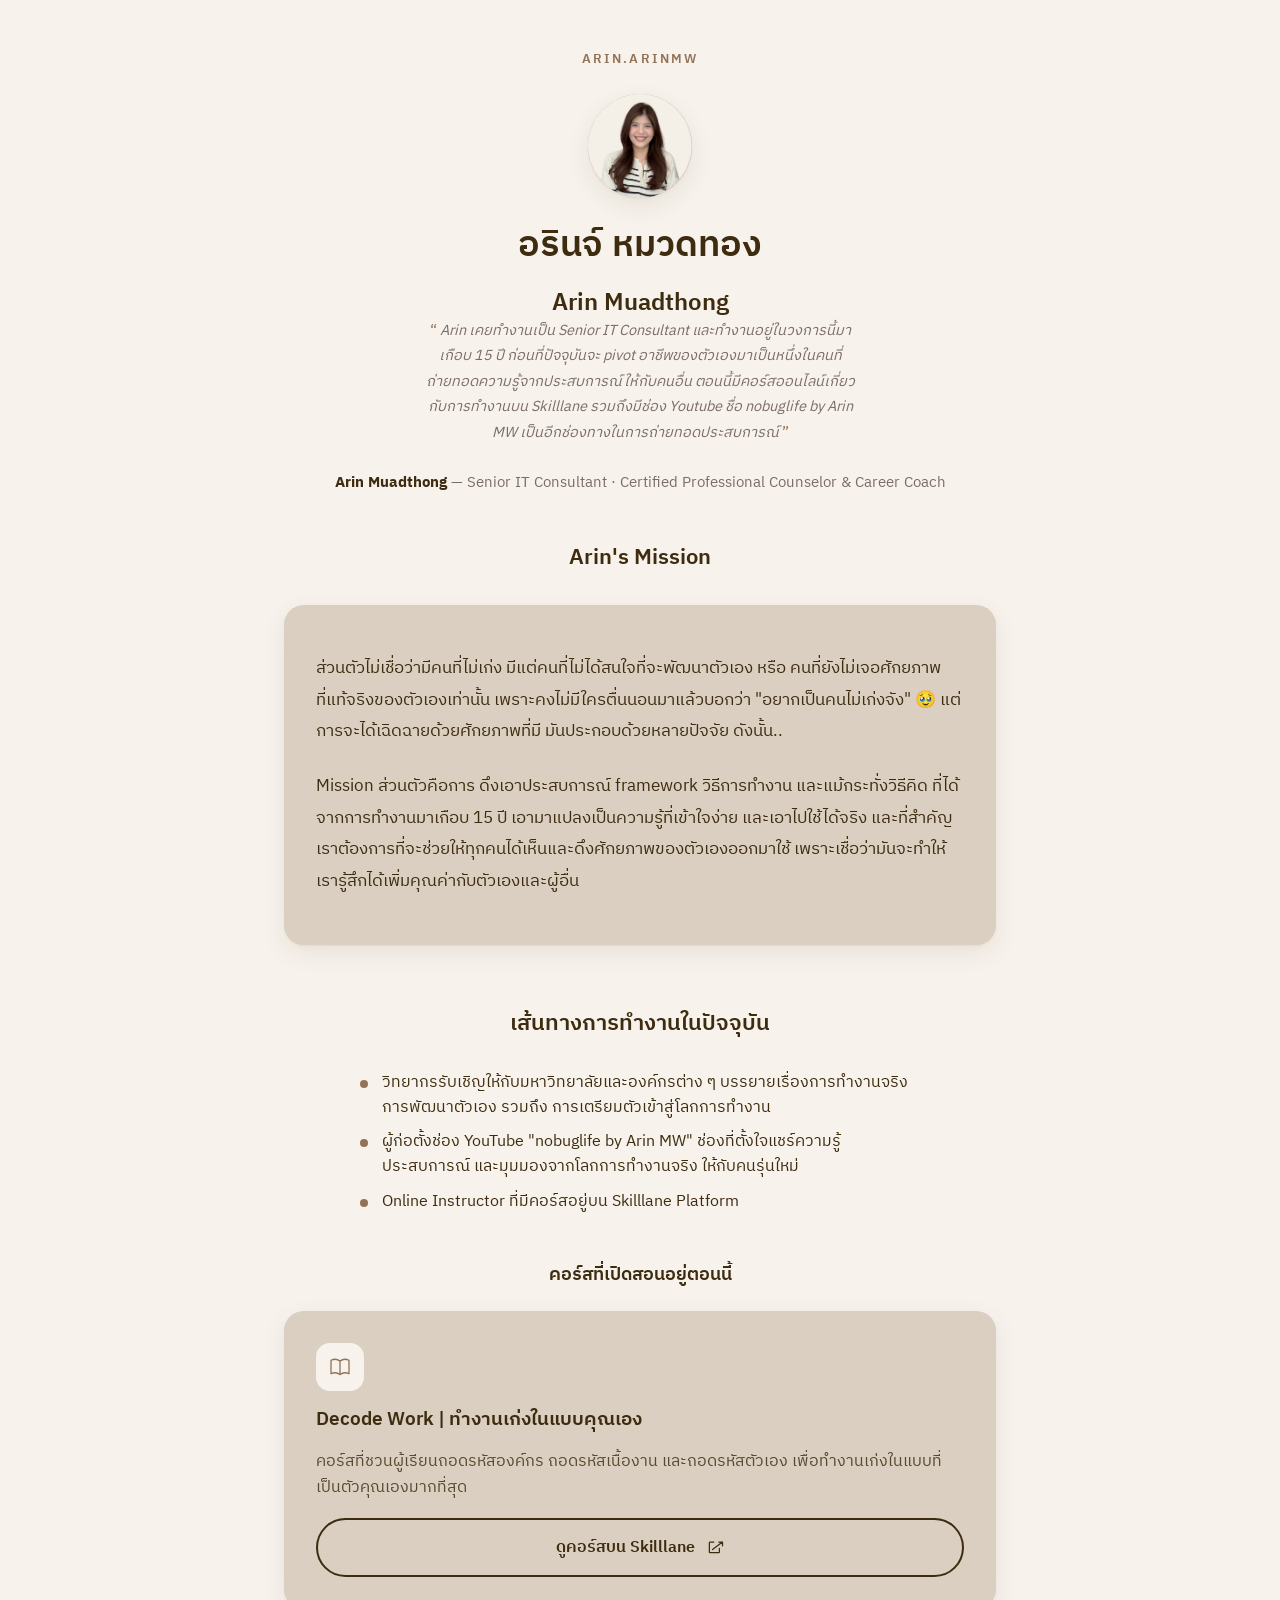
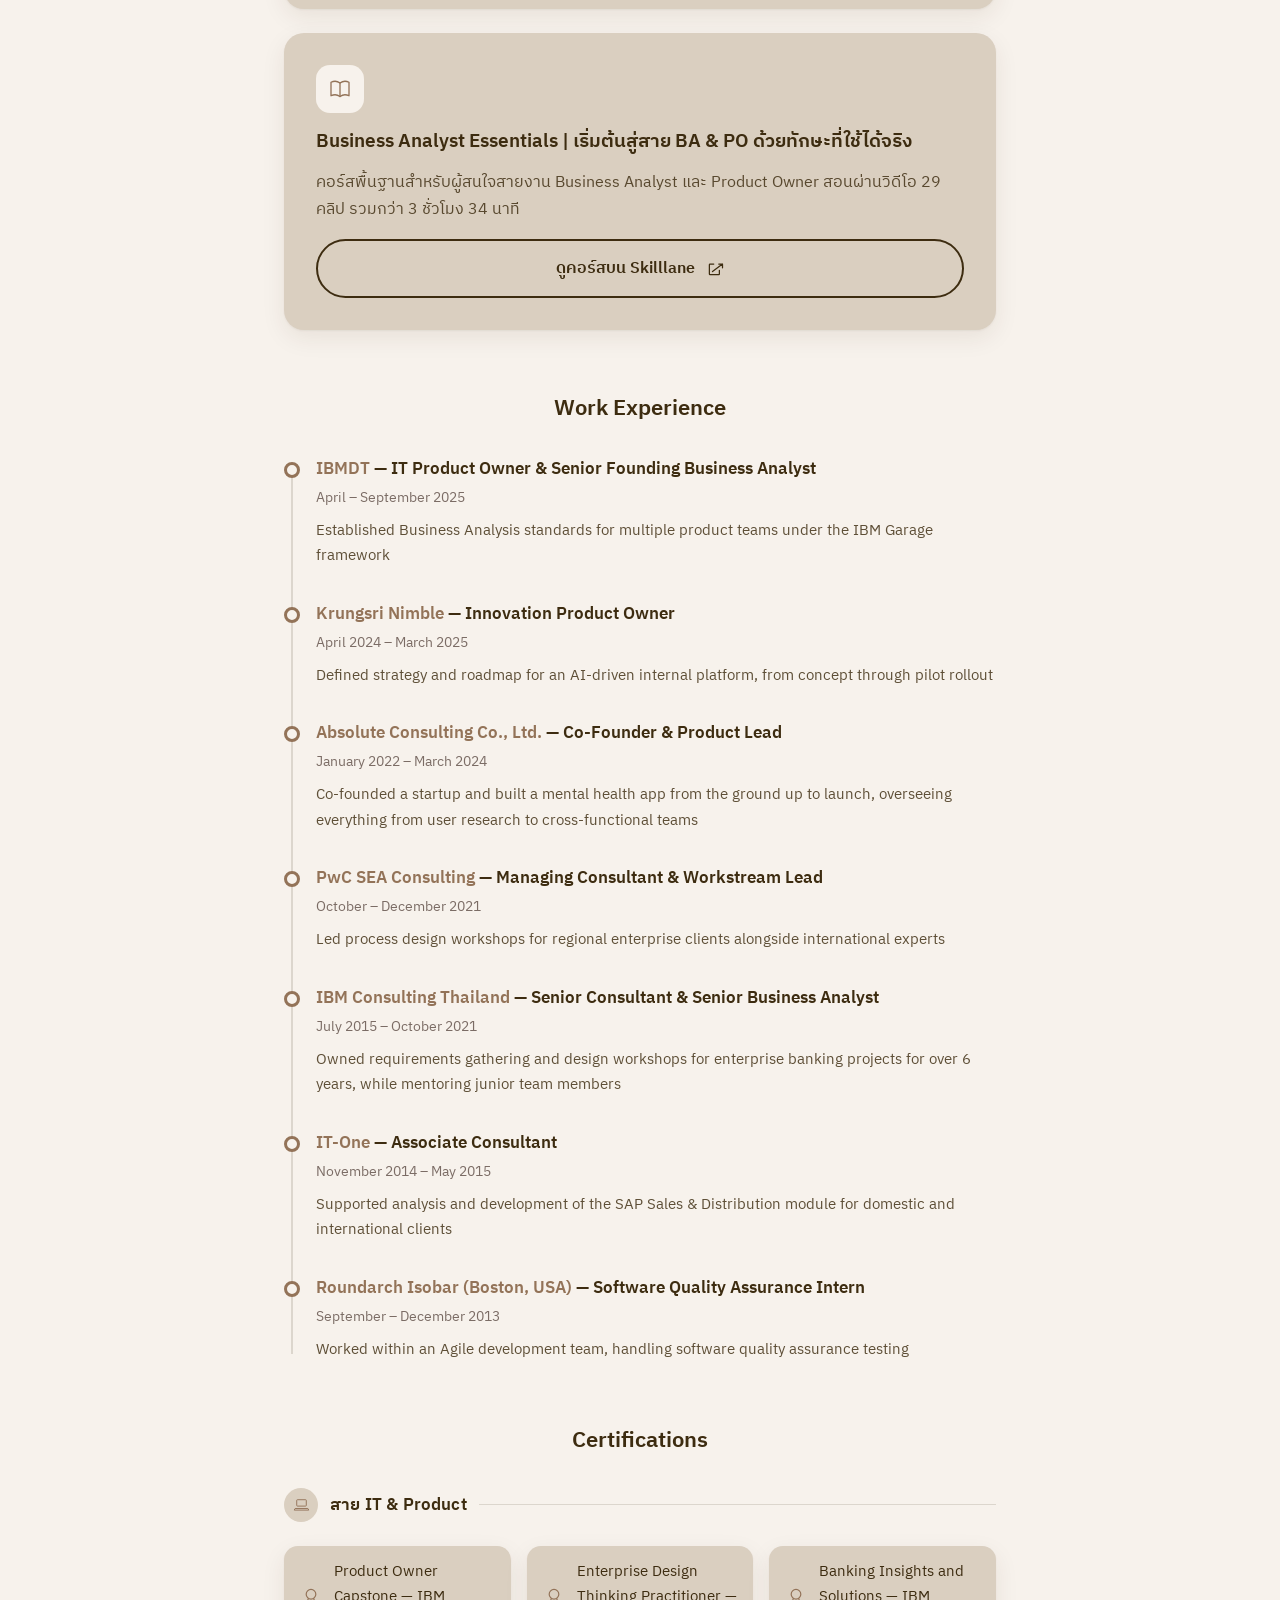
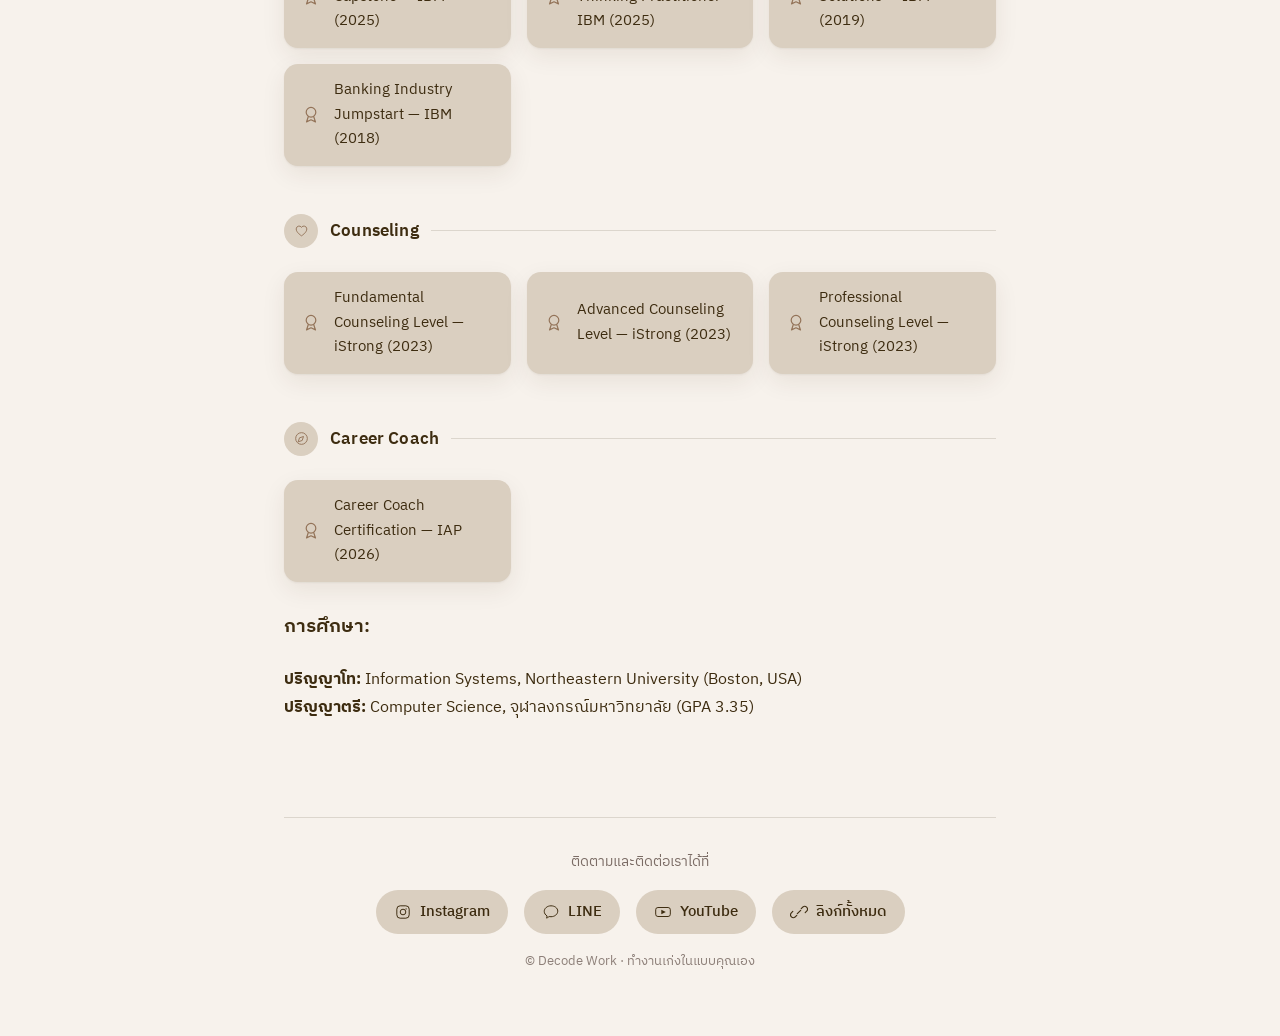
==== commit 92f8390b: "minor ui for education" ====
--- a/index.html
+++ b/index.html
@@ -227,9 +227,9 @@
 
       </ul>
       <p class="education-note">
-        <b>การศึกษา:</b> 
-        <br> ปริญญาโท: Information Systems, Northeastern University (Boston, USA)
-        <br> ปริญญาตรี: Computer Science, จุฬาลงกรณ์มหาวิทยาลัย (GPA 3.35)
+        <h3>การศึกษา:</h3> 
+        <br> <b>ปริญญาโท:</b> Information Systems, Northeastern University (Boston, USA)
+        <br> <b>ปริญญาตรี:</b> Computer Science, จุฬาลงกรณ์มหาวิทยาลัย (GPA 3.35)
       </p>
     </section>
 
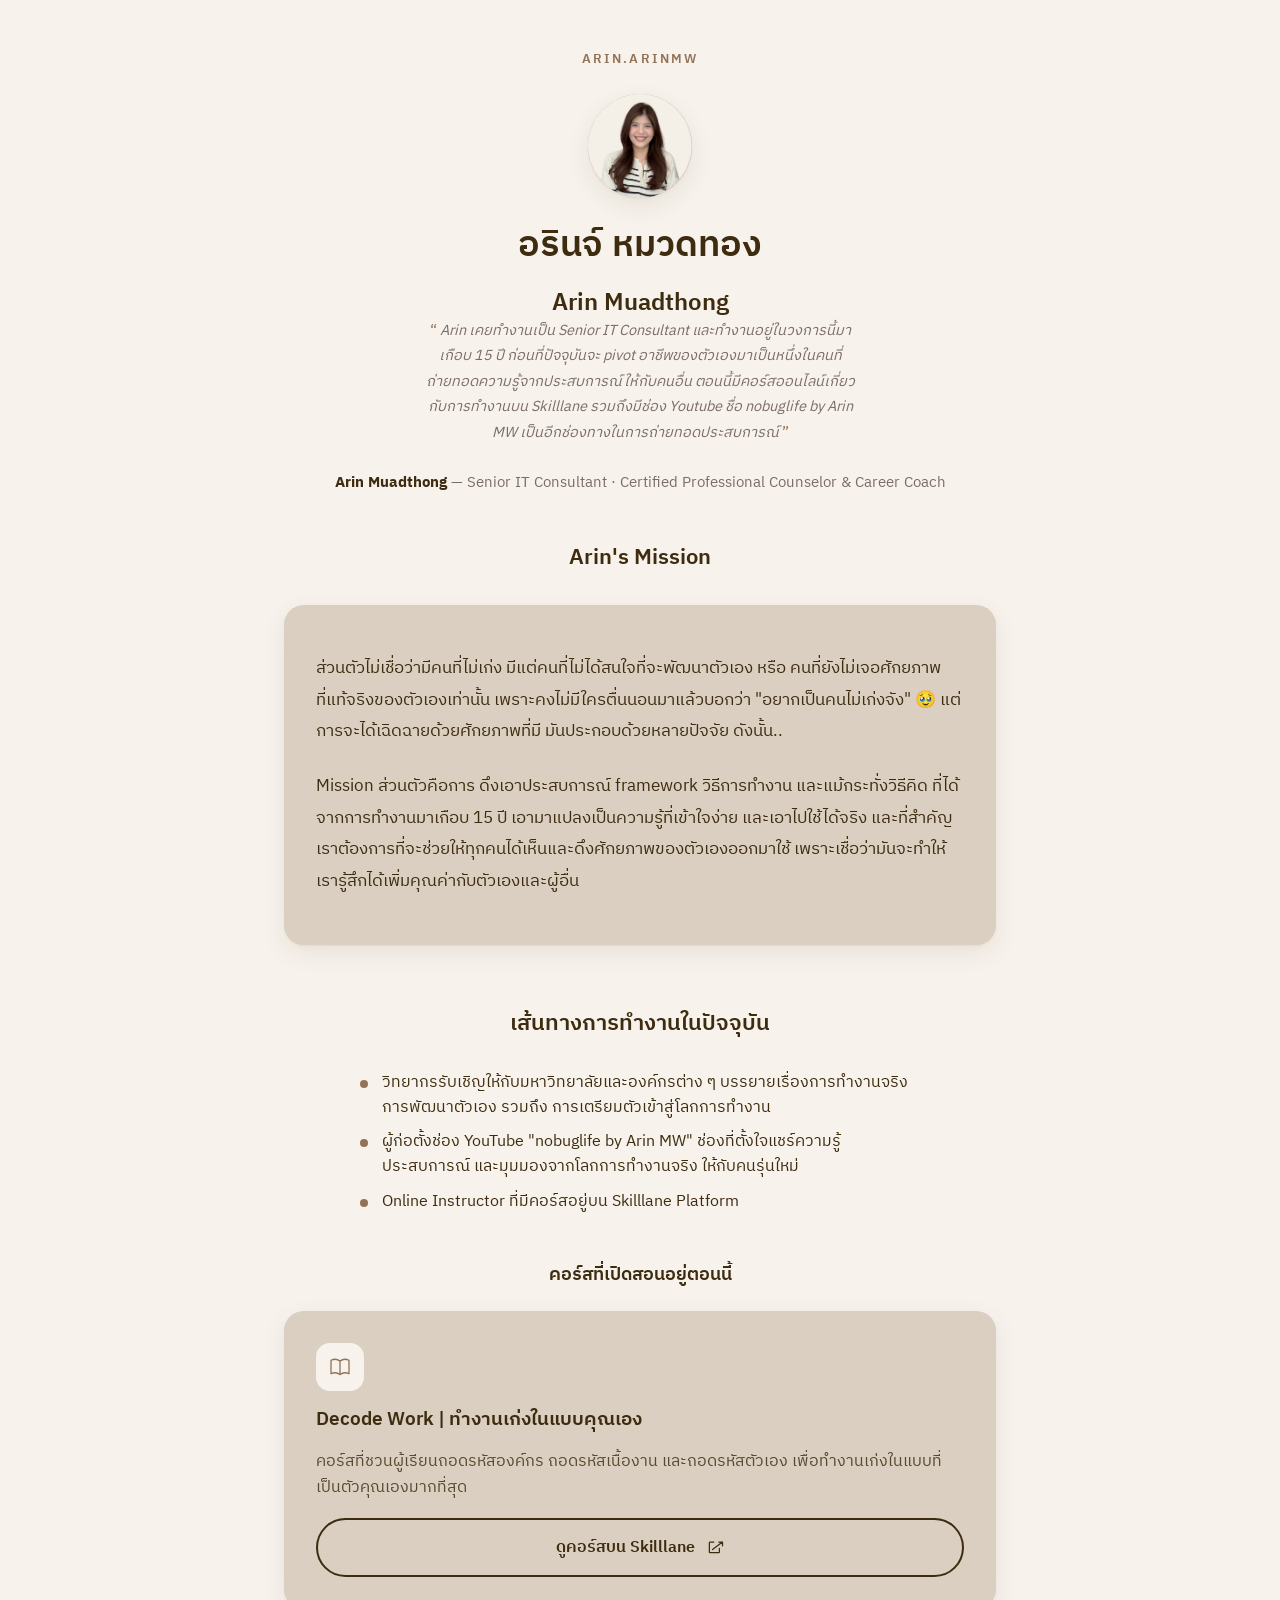
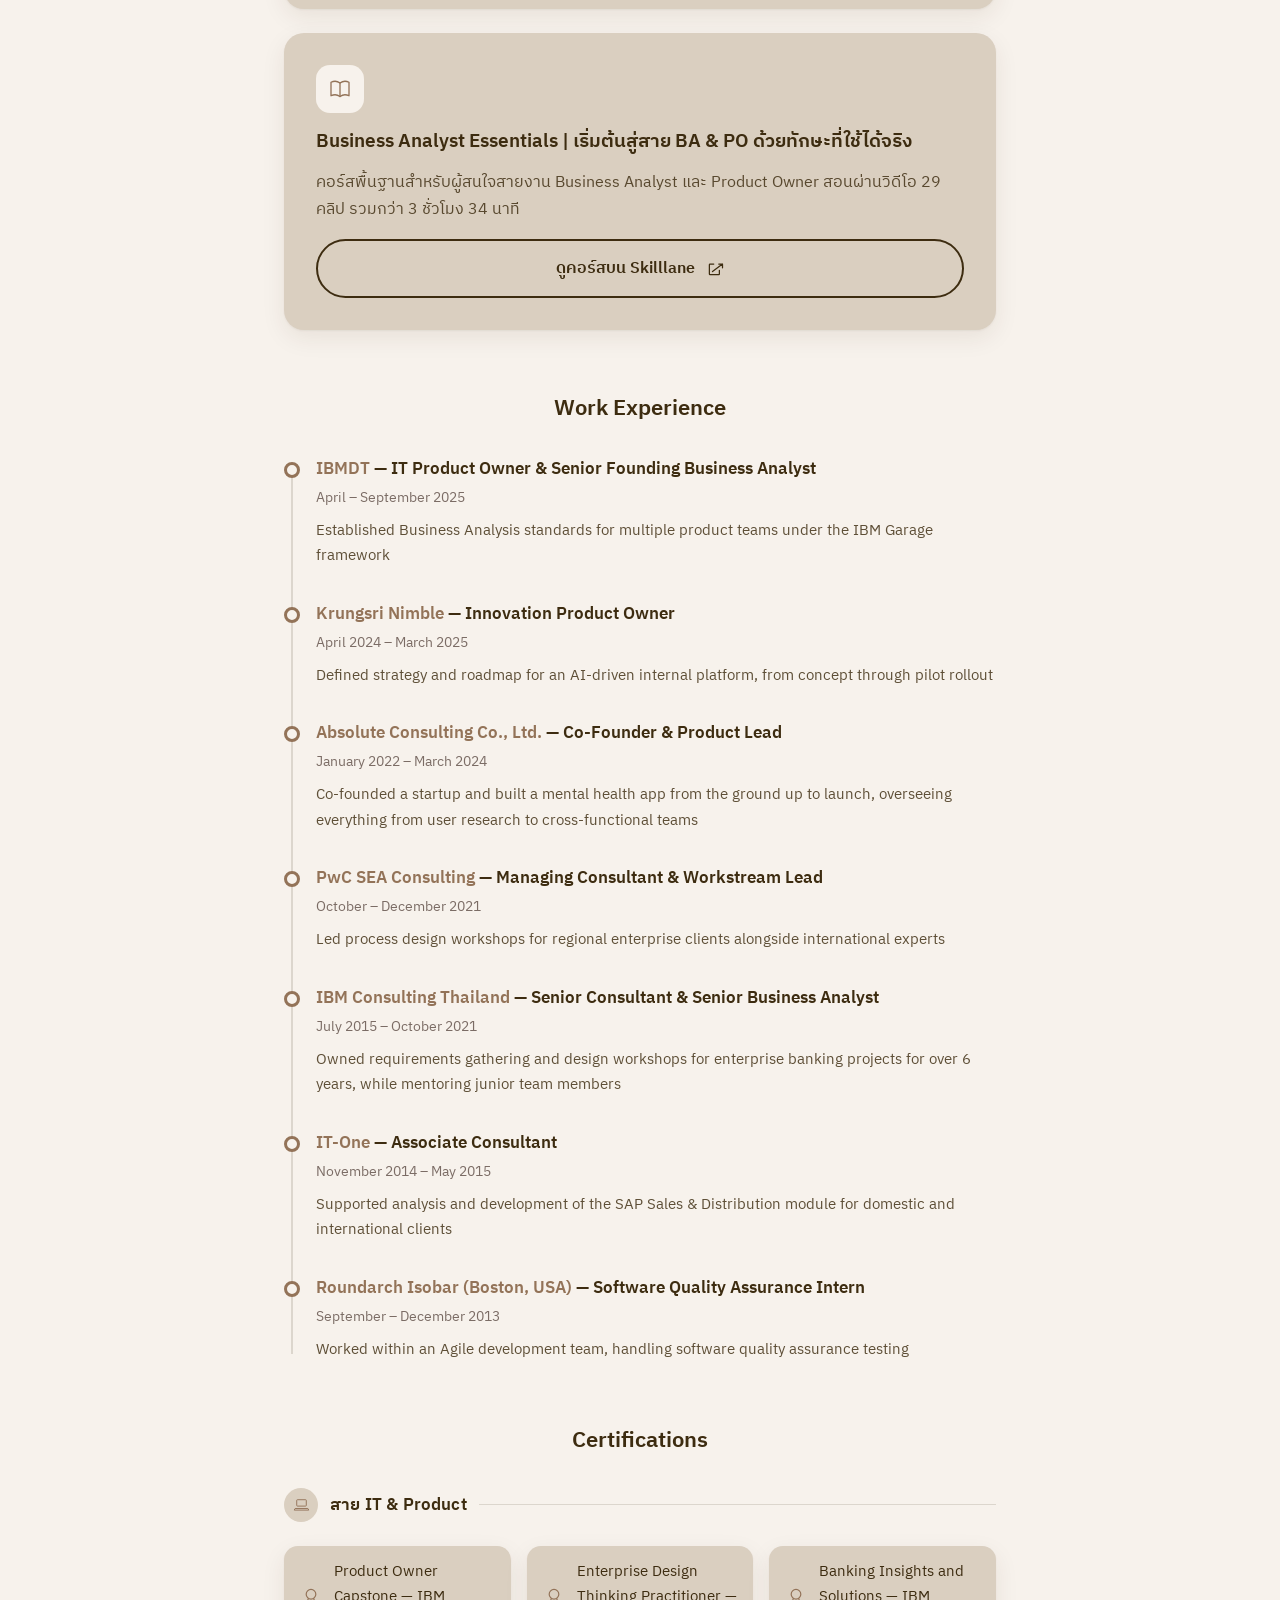
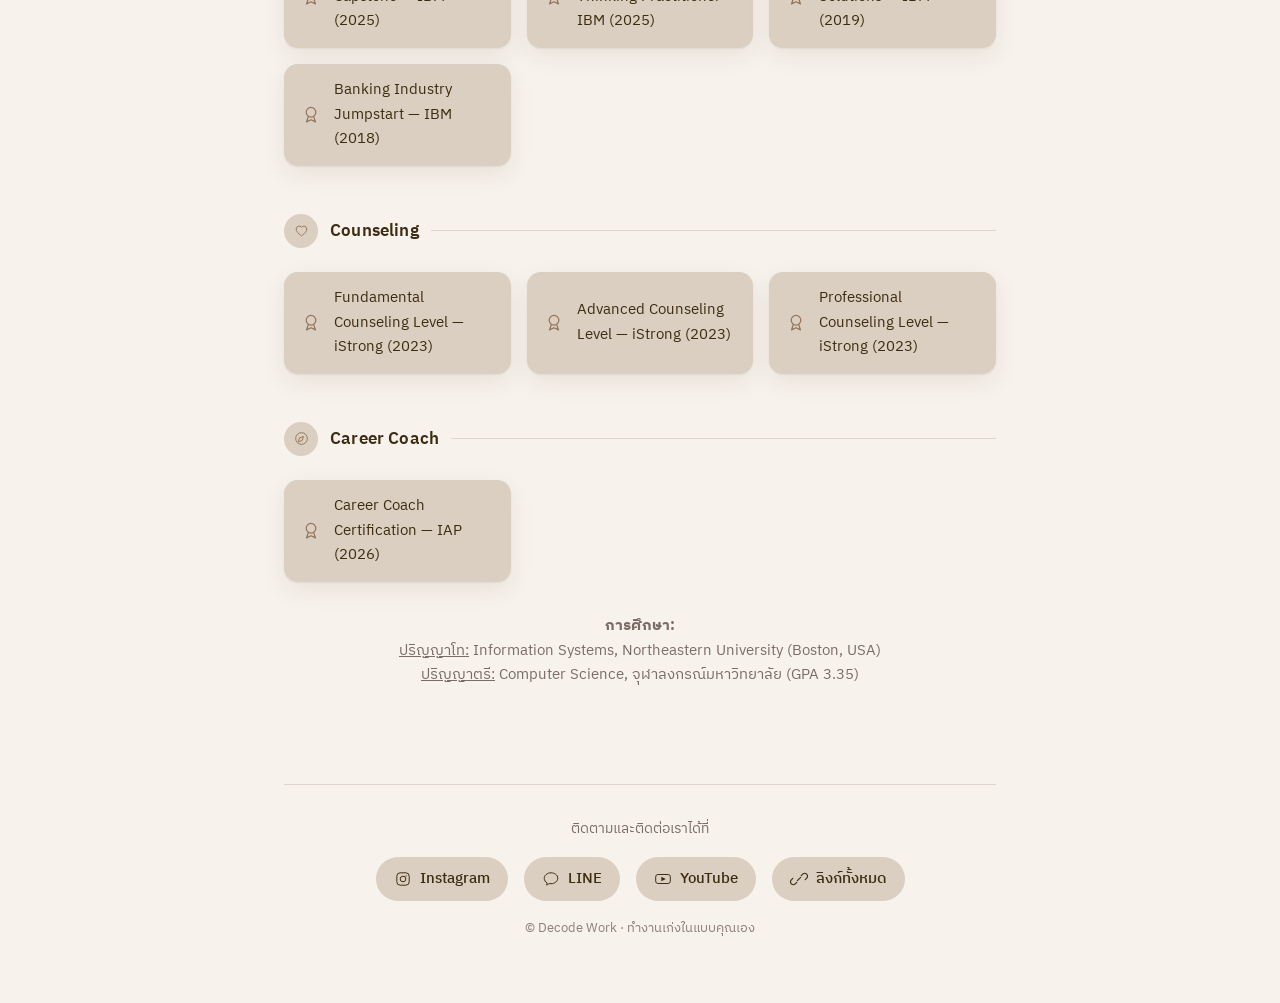
==== commit 1d351149: "ui change for edu" ====
--- a/index.html
+++ b/index.html
@@ -227,9 +227,9 @@
 
       </ul>
       <p class="education-note">
-        <h3>การศึกษา:</h3> 
-        <br> <b>ปริญญาโท:</b> Information Systems, Northeastern University (Boston, USA)
-        <br> <b>ปริญญาตรี:</b> Computer Science, จุฬาลงกรณ์มหาวิทยาลัย (GPA 3.35)
+        <b>การศึกษา:</b> 
+        <br> <u>ปริญญาโท:</u> Information Systems, Northeastern University (Boston, USA)
+        <br> <u>ปริญญาตรี:</u> Computer Science, จุฬาลงกรณ์มหาวิทยาลัย (GPA 3.35)
       </p>
     </section>
 
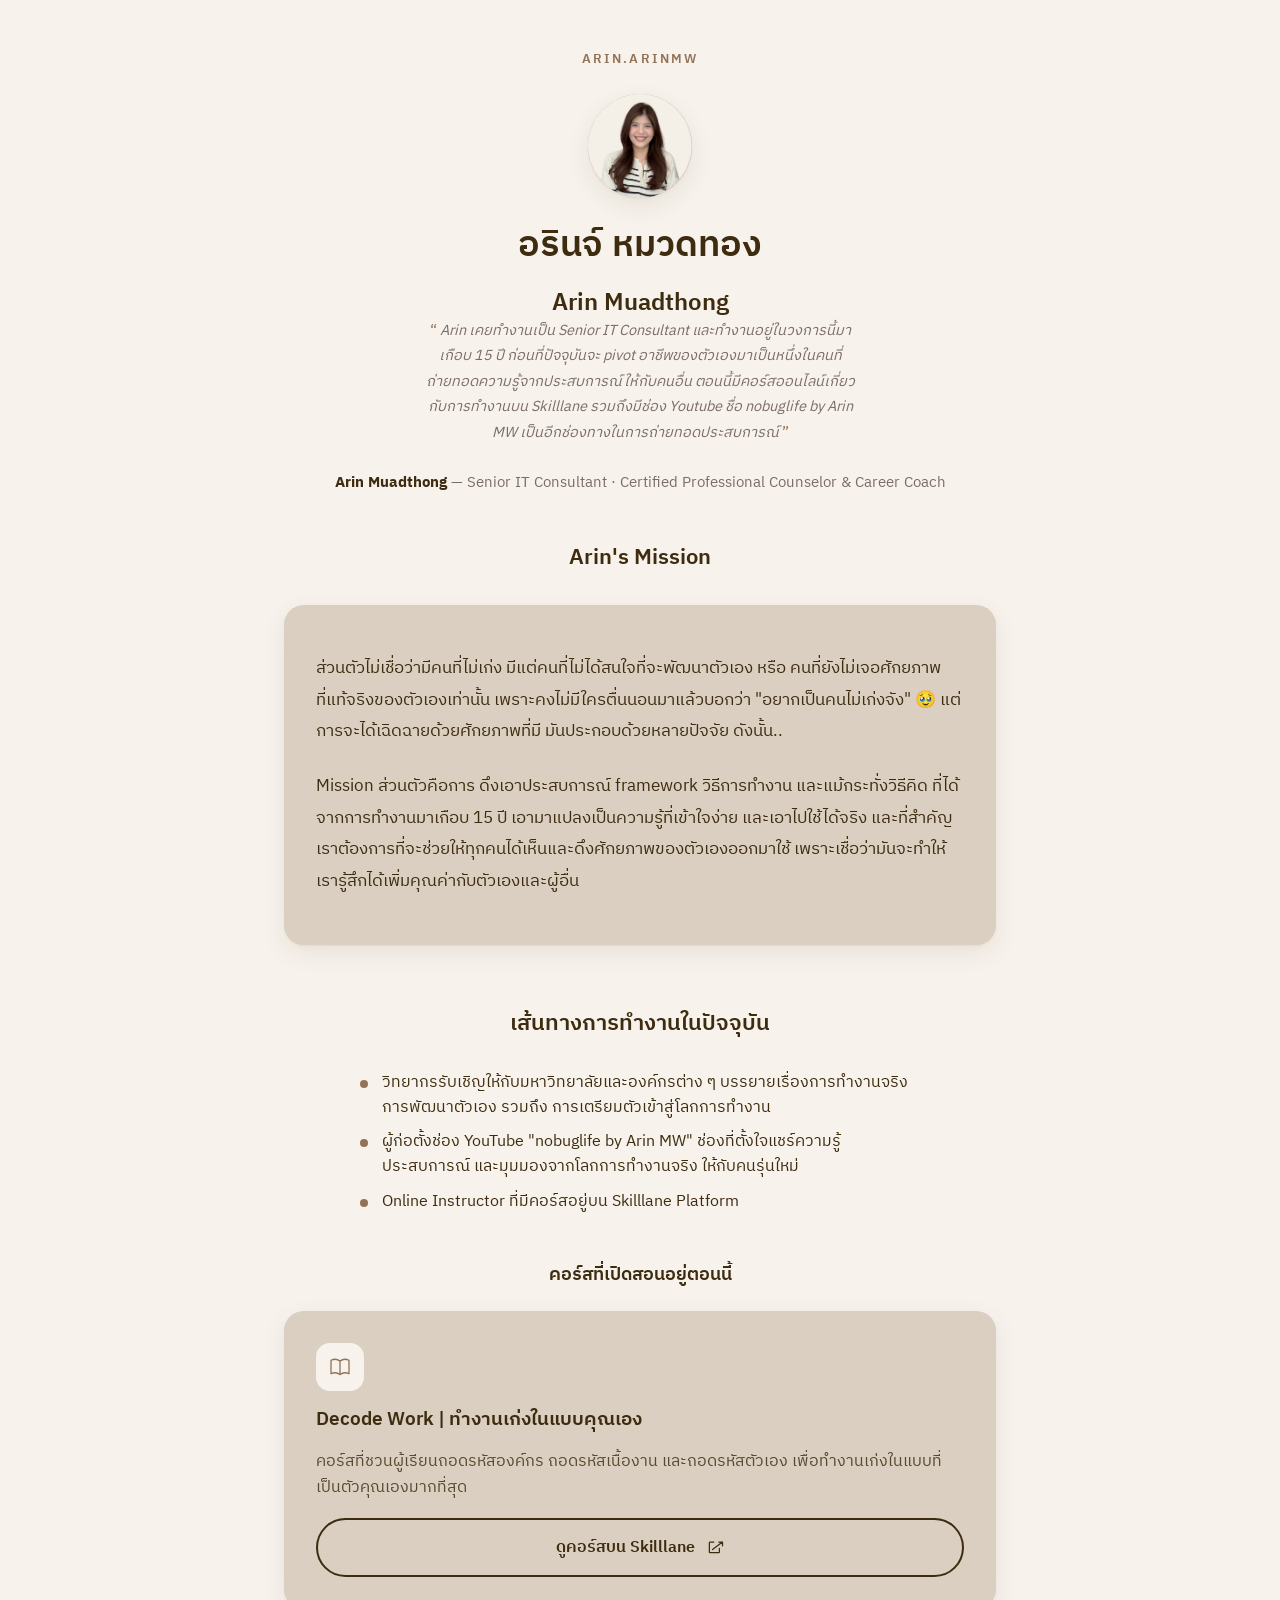
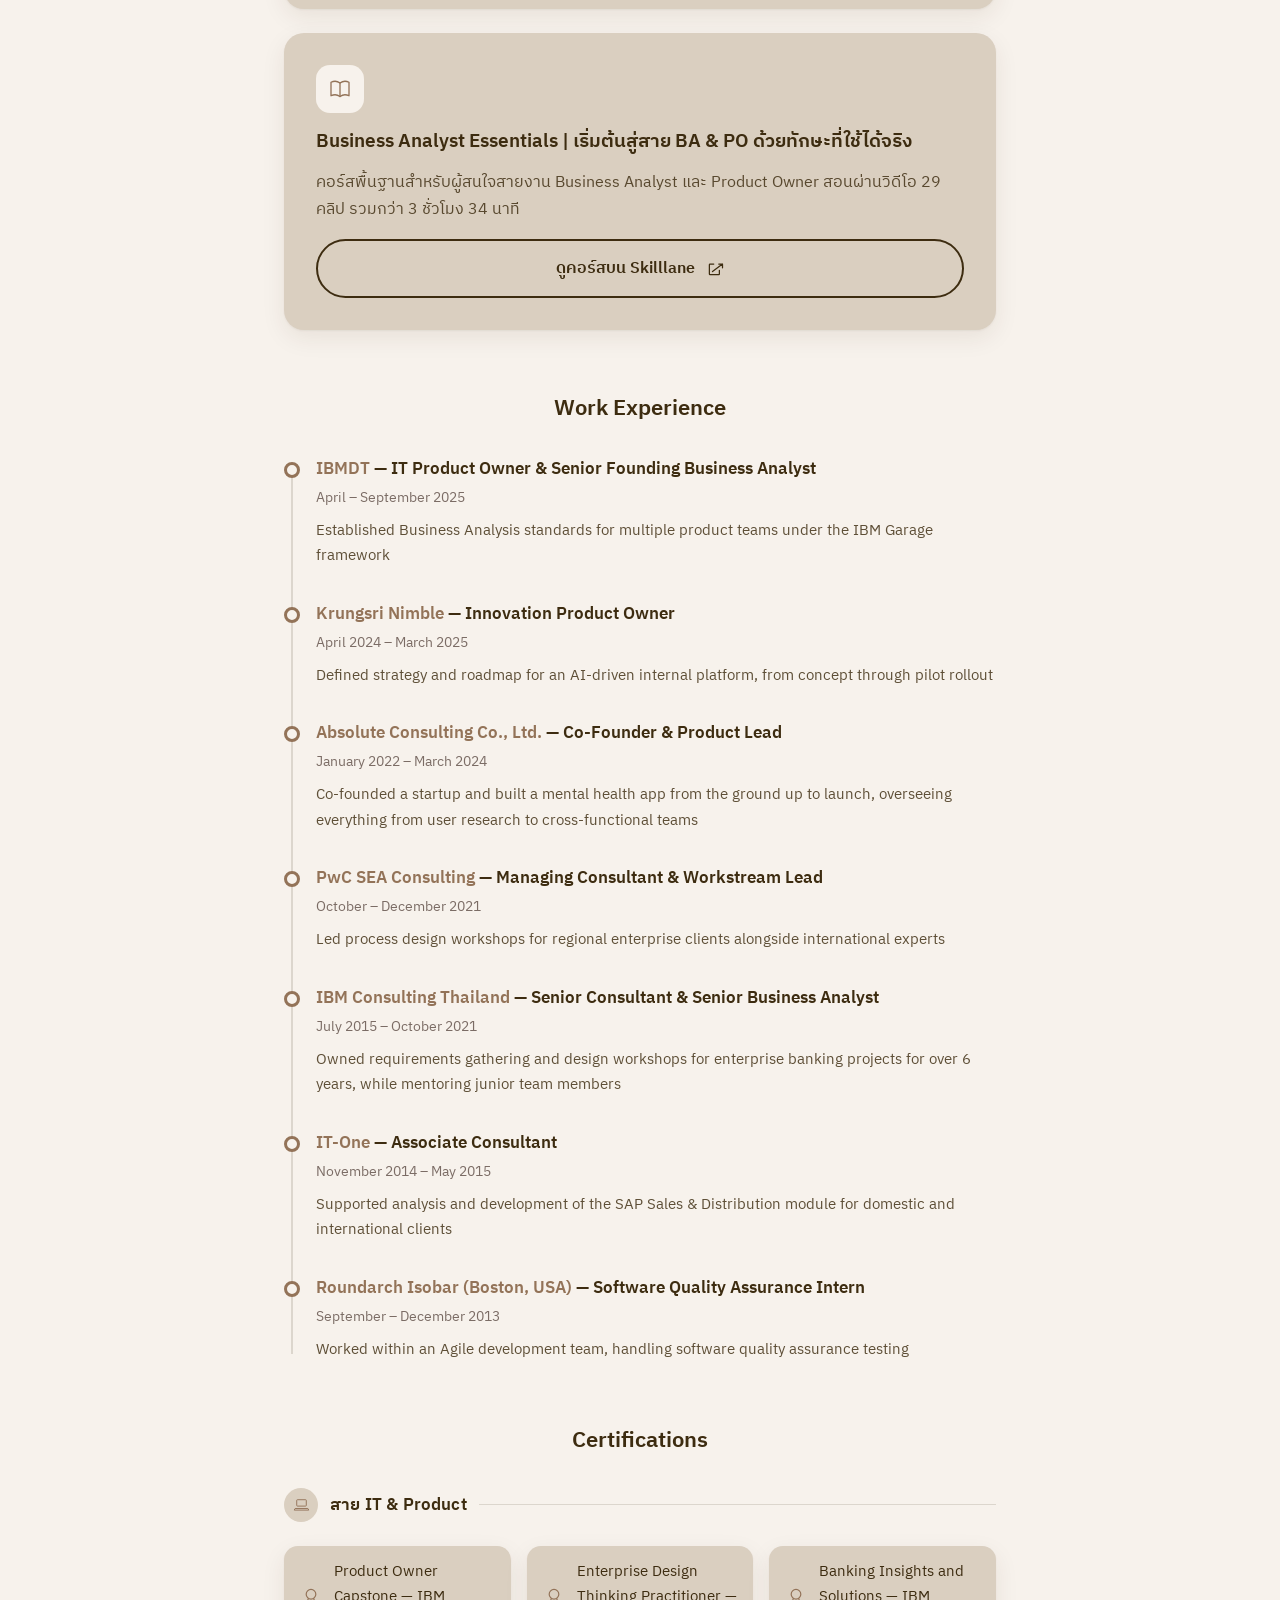
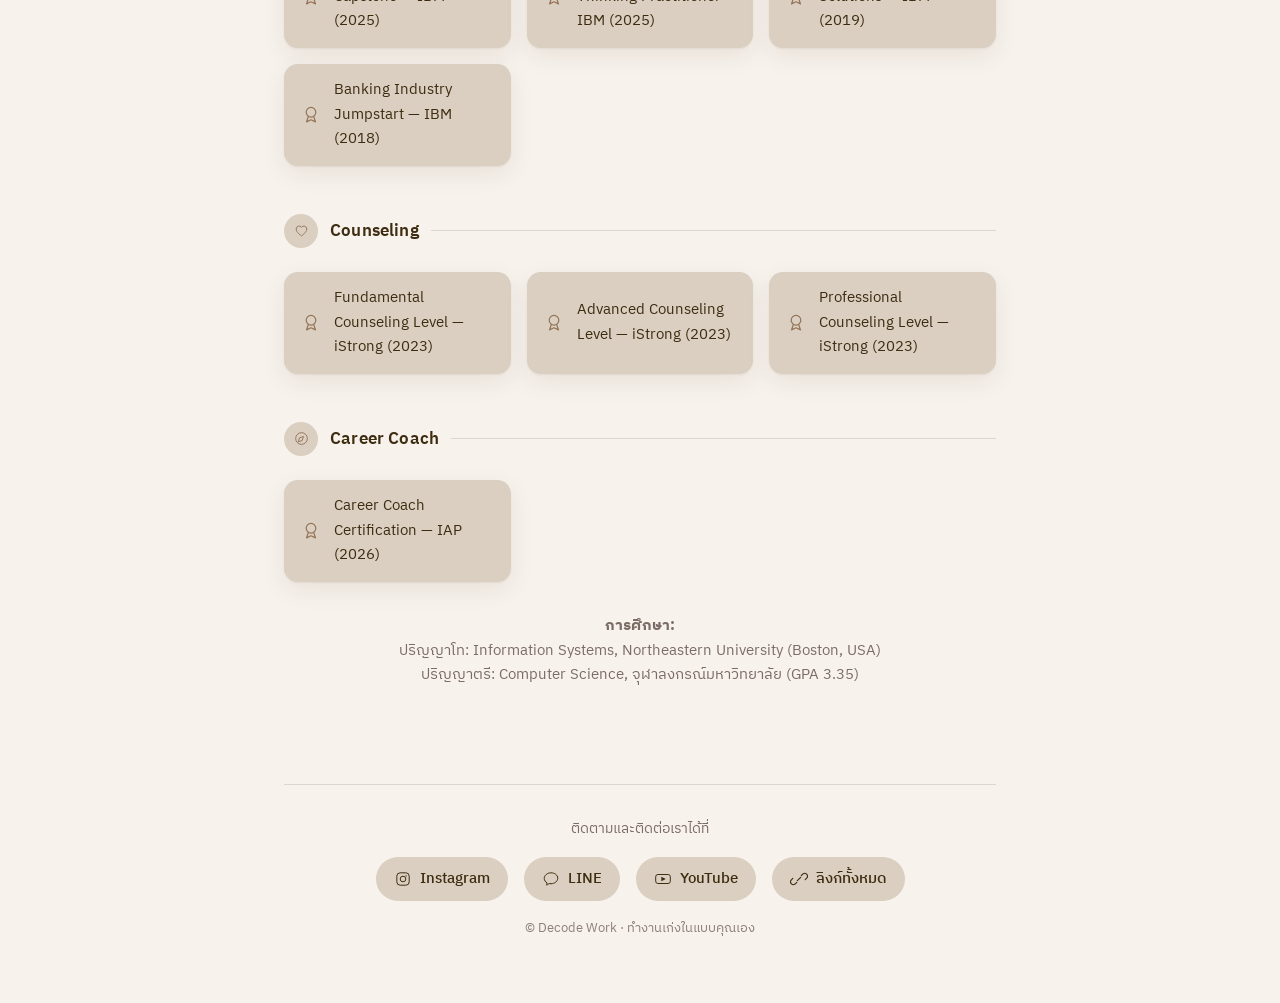
==== commit e4c2df4b: "ui edu change - remove underlying" ====
--- a/index.html
+++ b/index.html
@@ -228,8 +228,8 @@
       </ul>
       <p class="education-note">
         <b>การศึกษา:</b> 
-        <br> <u>ปริญญาโท:</u> Information Systems, Northeastern University (Boston, USA)
-        <br> <u>ปริญญาตรี:</u> Computer Science, จุฬาลงกรณ์มหาวิทยาลัย (GPA 3.35)
+        <br> ปริญญาโท: Information Systems, Northeastern University (Boston, USA)
+        <br> ปริญญาตรี: Computer Science, จุฬาลงกรณ์มหาวิทยาลัย (GPA 3.35)
       </p>
     </section>
 
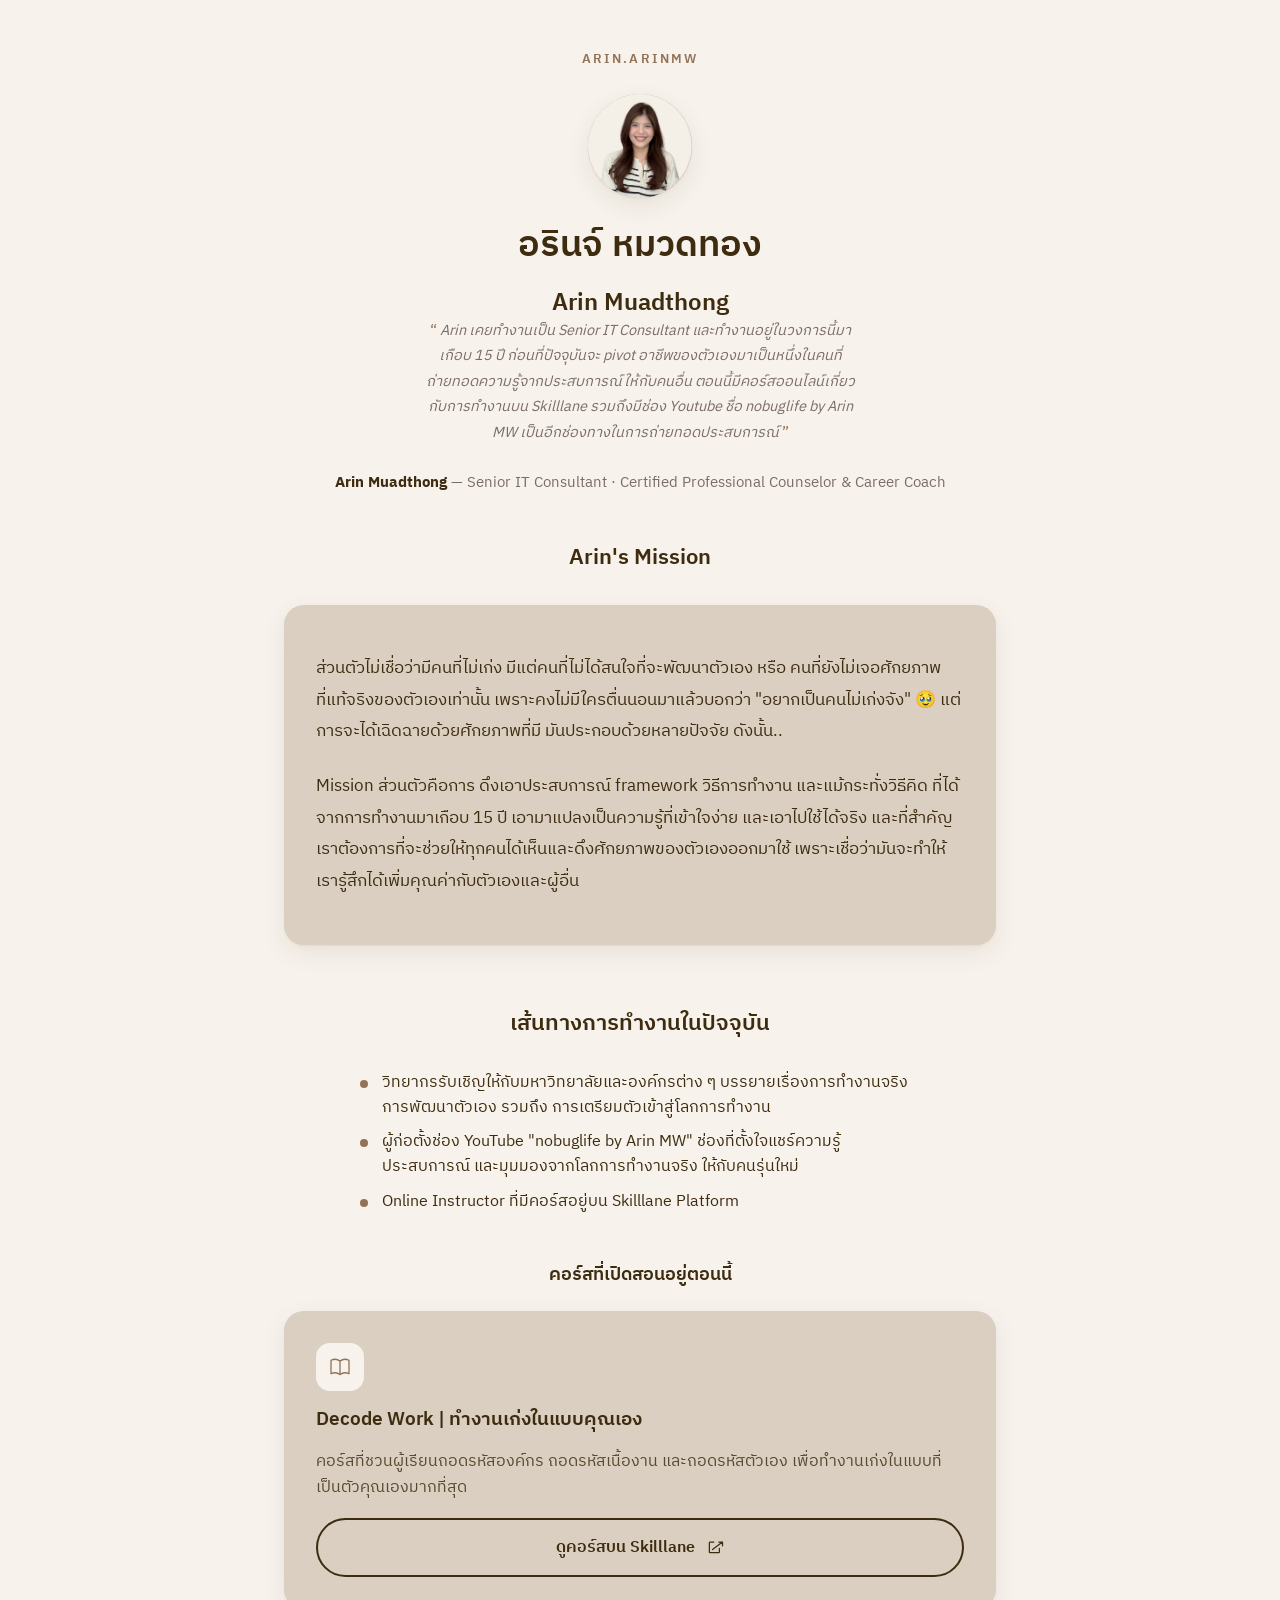
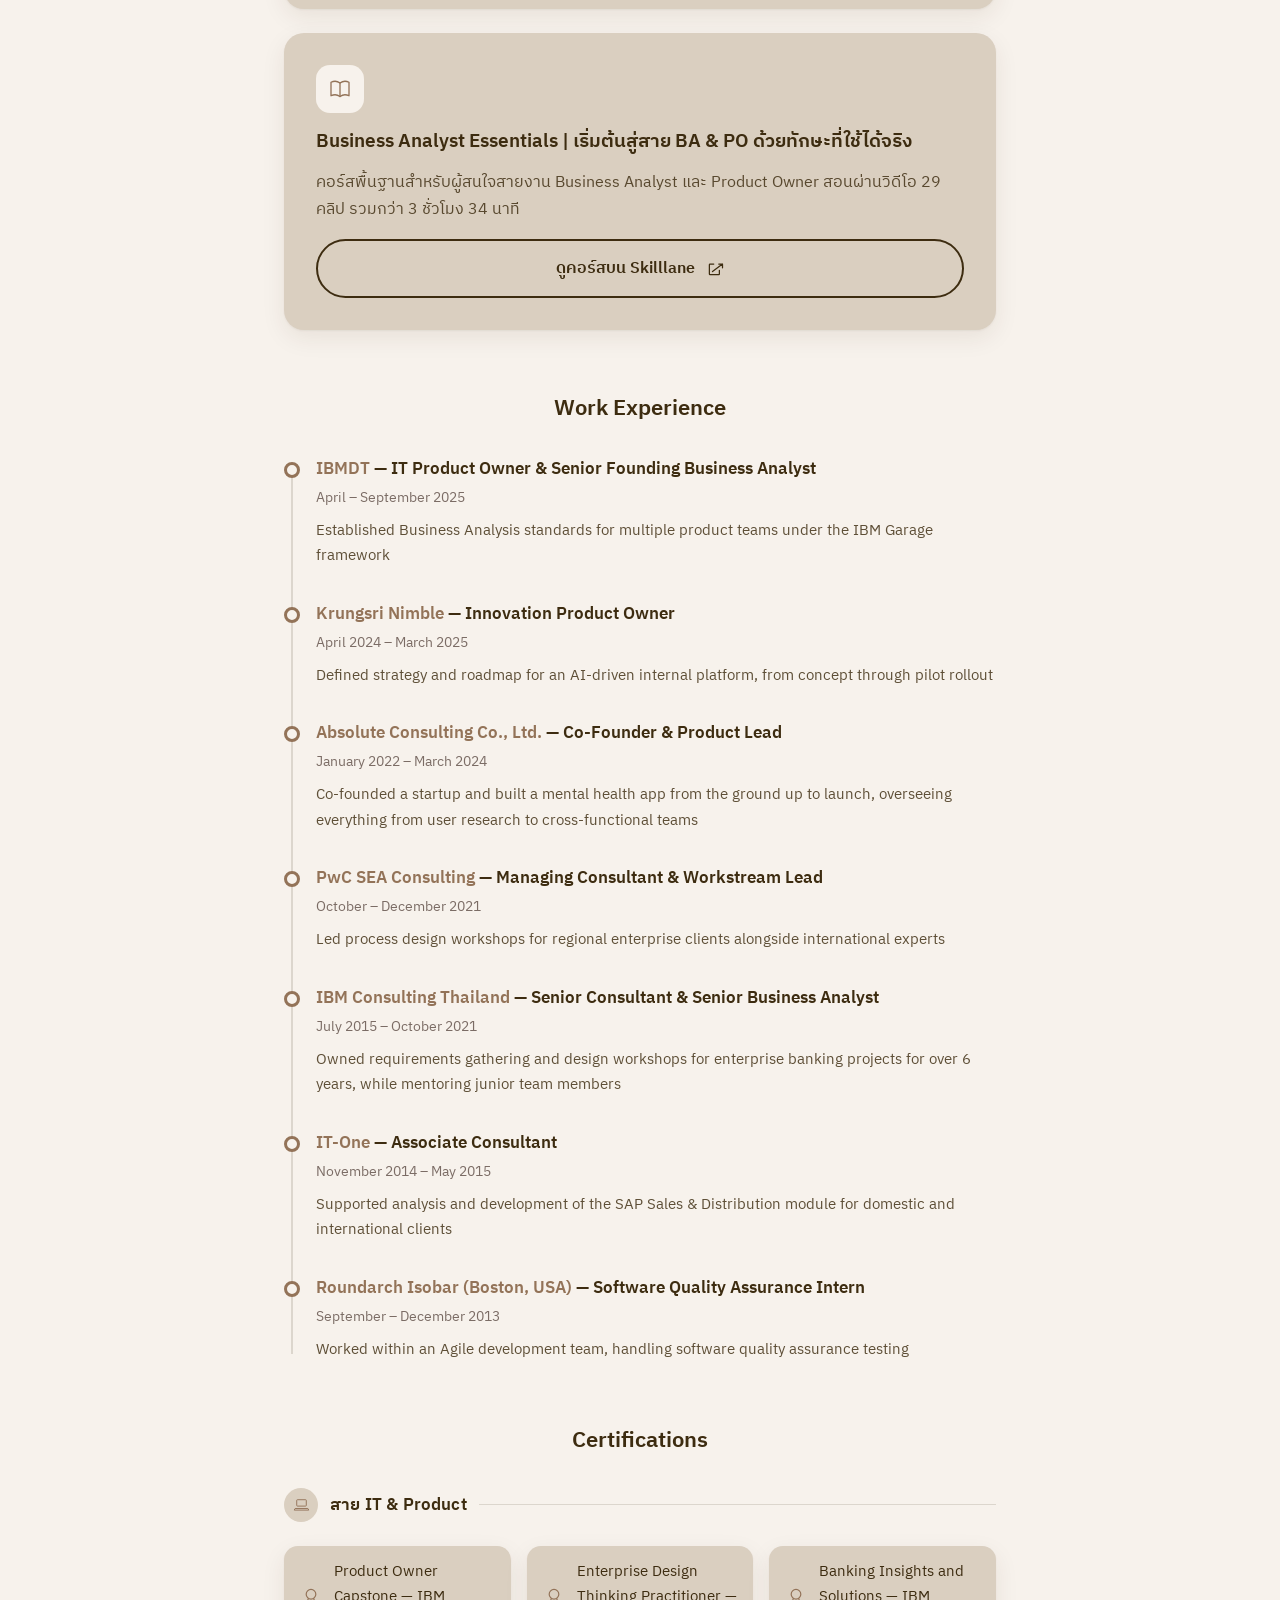
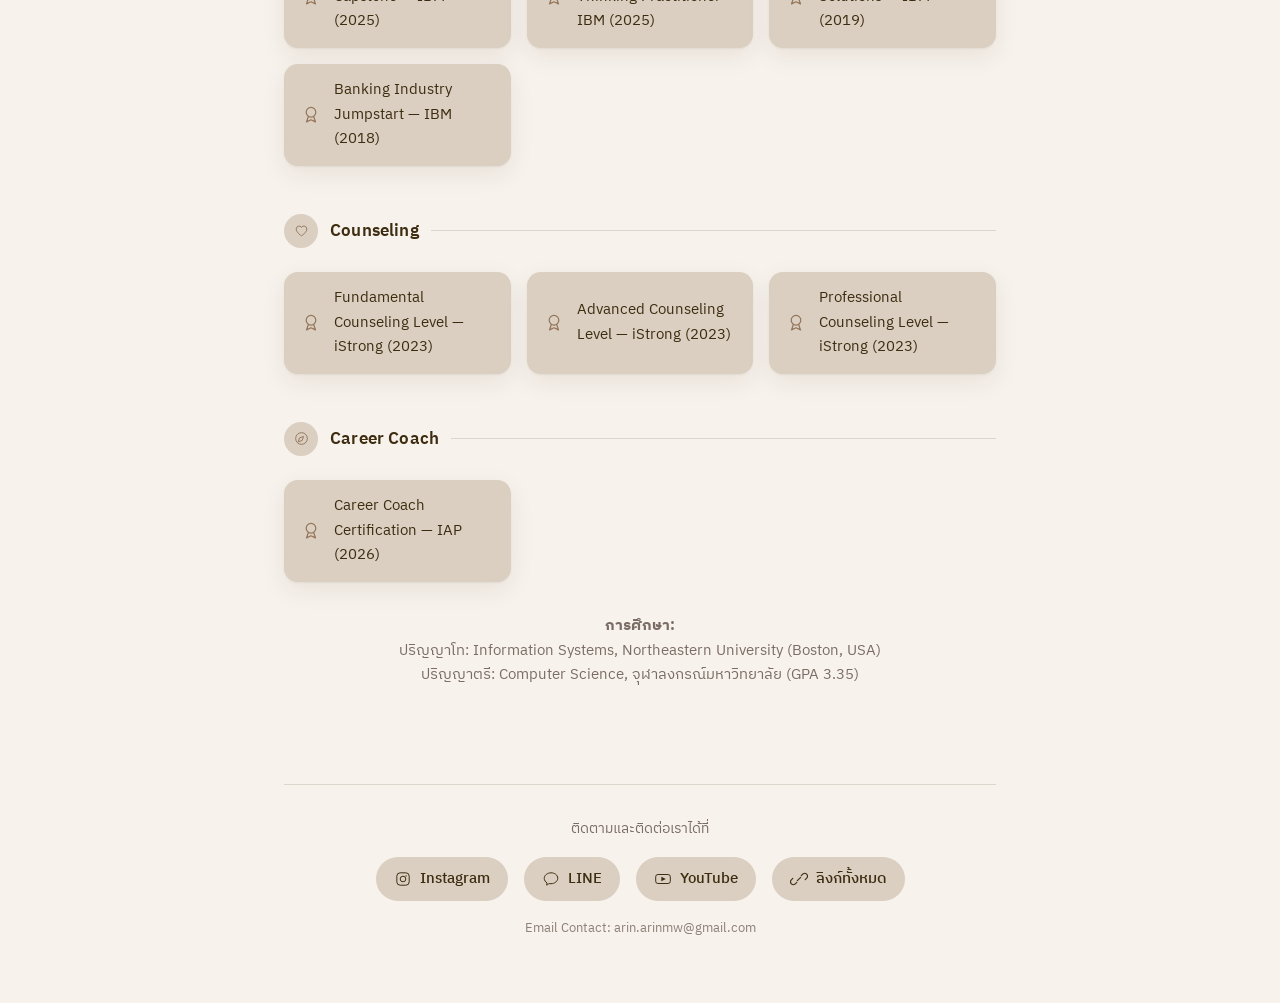
==== commit ace01fc7: "change copy right to email contact" ====
--- a/index.html
+++ b/index.html
@@ -255,7 +255,7 @@
         ลิงก์ทั้งหมด
       </a>
     </div>
-    <p class="copyright">© Decode Work · ทำงานเก่งในแบบคุณเอง</p>
+    <p class="copyright">Email Contact: arin.arinmw@gmail.com</p>
   </footer>
 
 </div>
